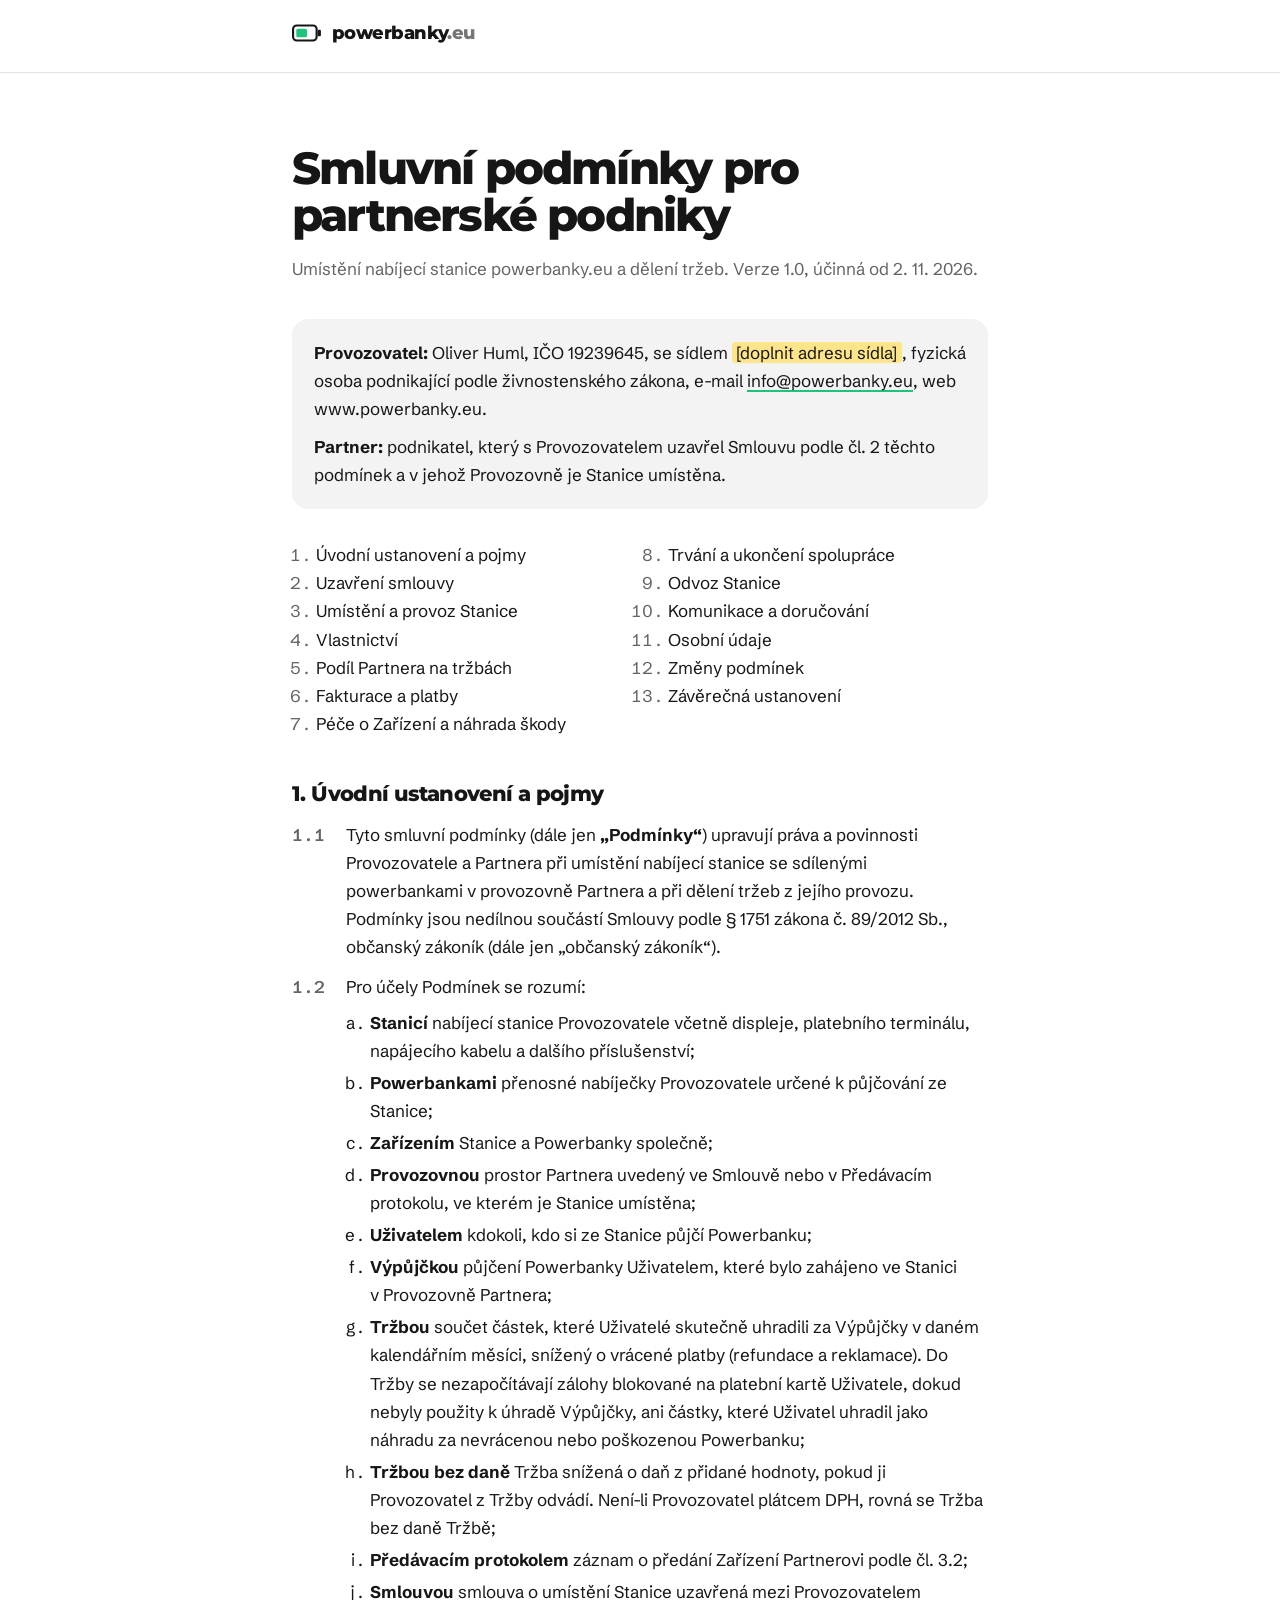
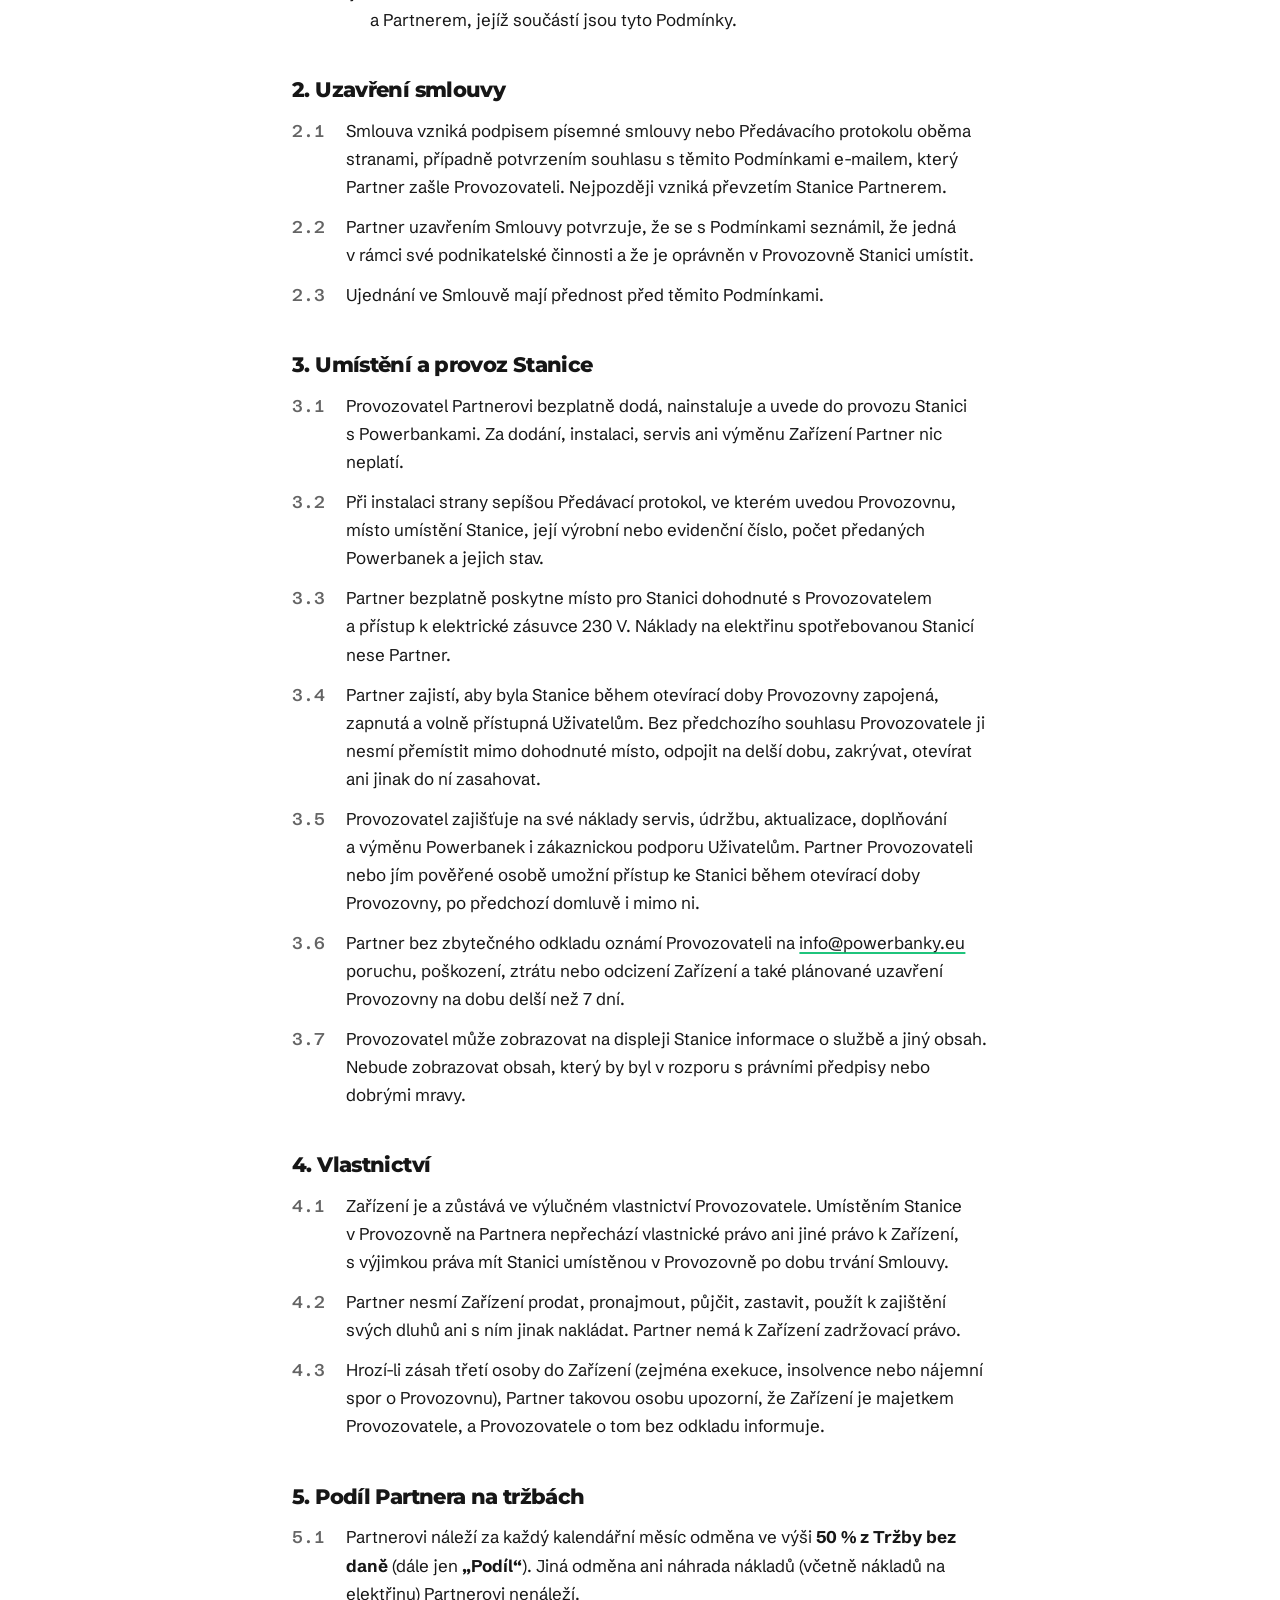
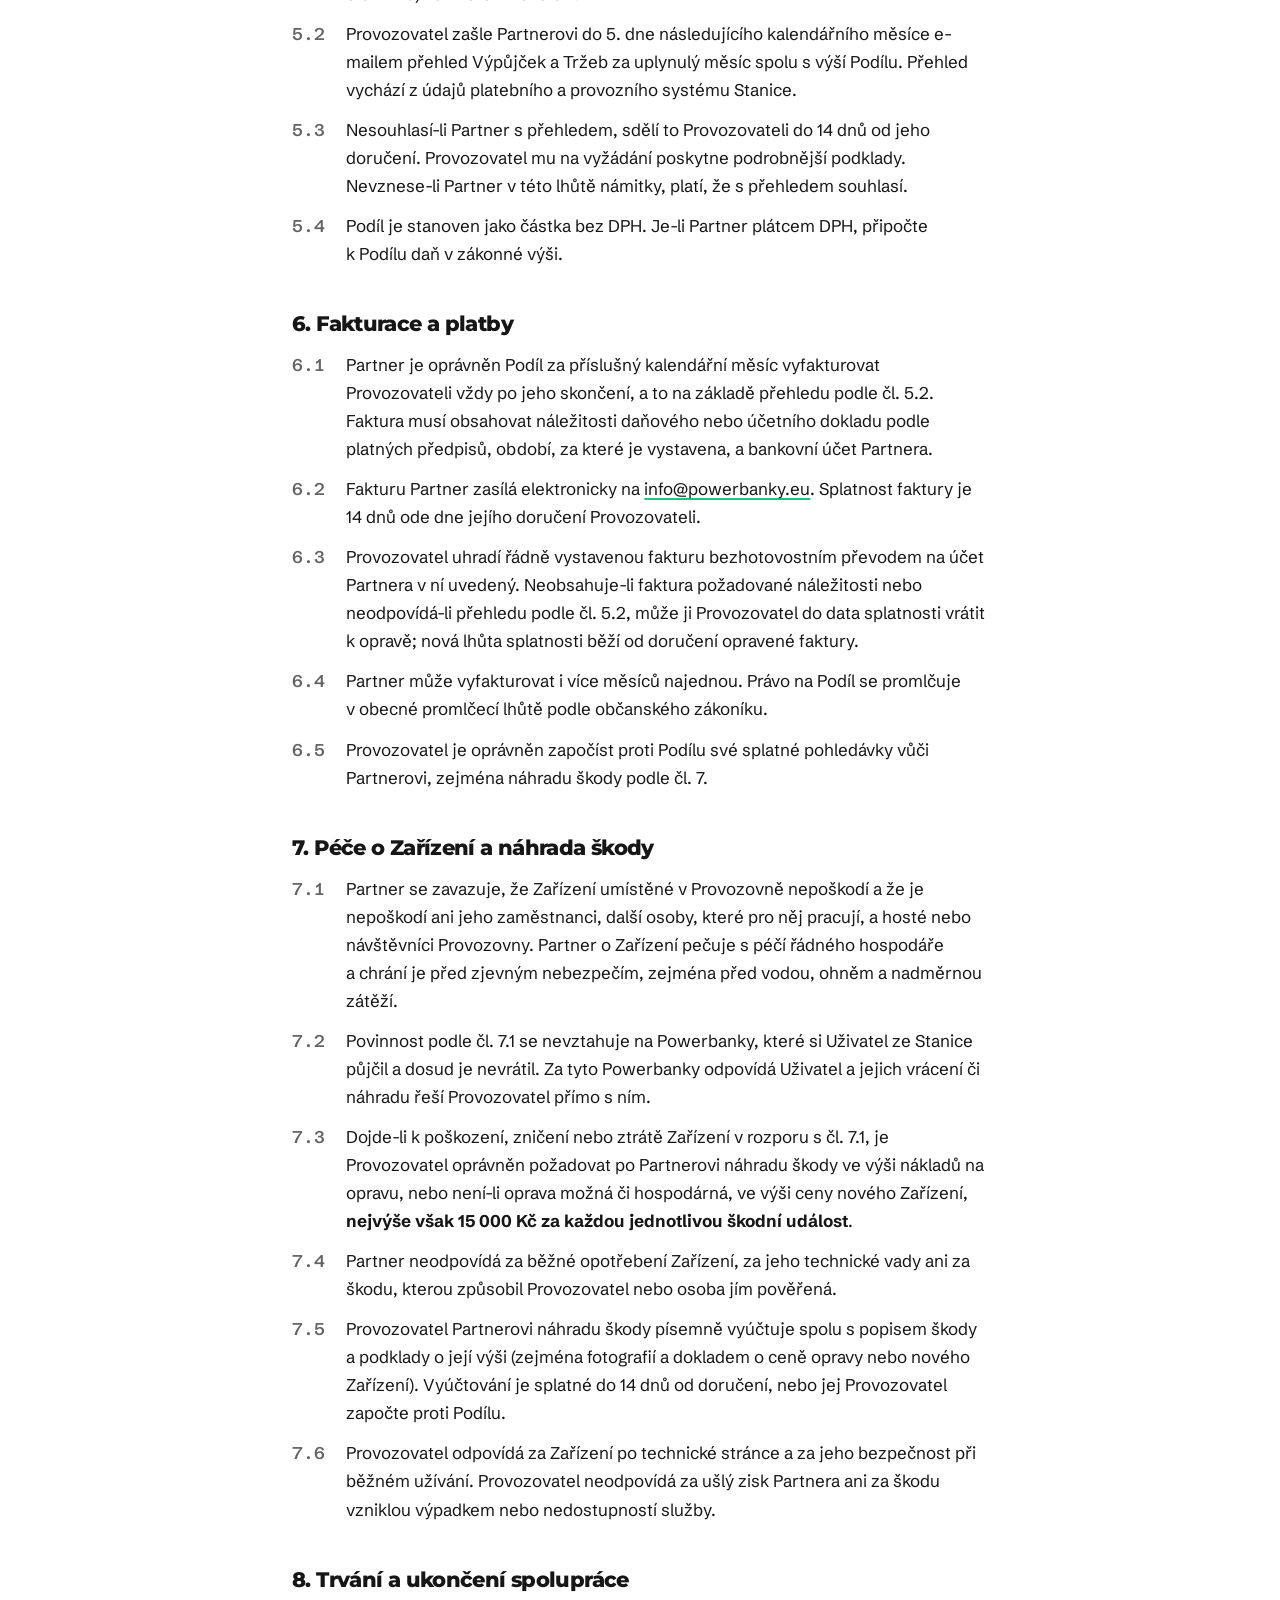
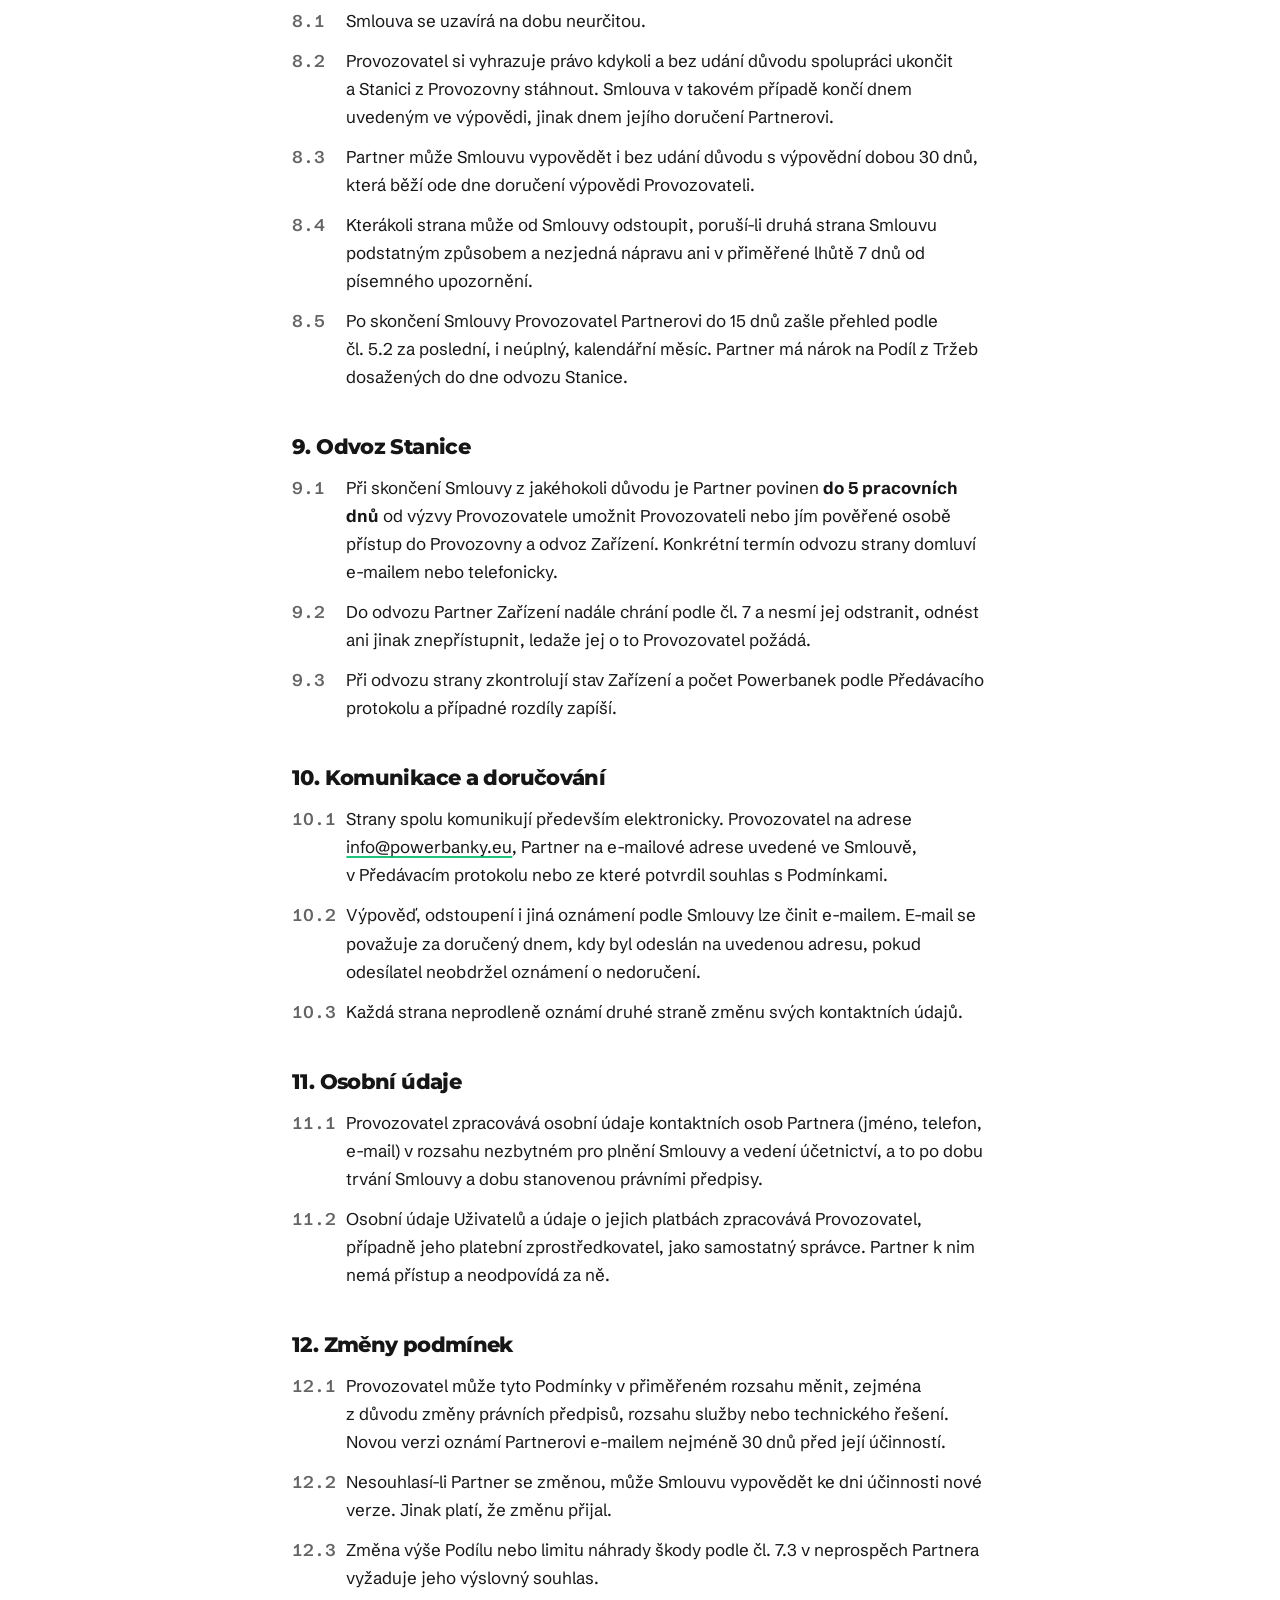
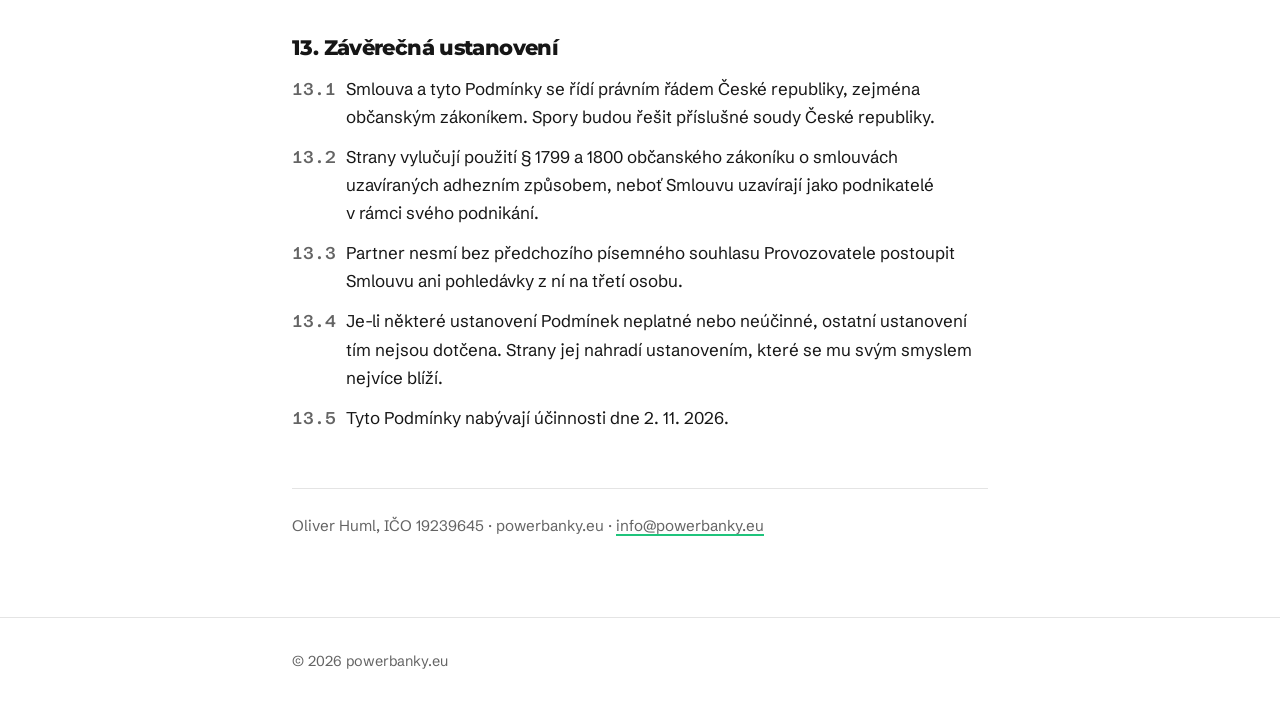
==== smluvni-podminky/index.html @ 60f6e719 "Add /smluvni-podminky: terms for partner venues (unlinked, noindex) Co-Authored-By: Claude Opus 5.5 " ====
<!doctype html>
<html lang="cs">
<head>
  <meta charset="utf-8">
  <meta name="viewport" content="width=device-width, initial-scale=1">
  <title>Smluvní podmínky pro partnerské podniky | powerbanky.eu</title>
  <meta name="robots" content="noindex, nofollow">
  <link rel="icon" href="../assets/favicon.svg" type="image/svg+xml">
  <link rel="preconnect" href="https://fonts.googleapis.com">
  <link rel="preconnect" href="https://fonts.gstatic.com" crossorigin>
  <link href="https://fonts.googleapis.com/css2?family=Montserrat:wght@700;800&family=Schibsted+Grotesk:wght@400;500;600;700&display=swap" rel="stylesheet">
  <style>
    :root { --green: #1FC47C; --ink: #161616; --muted: #646464; --line: #E4E4E4; --grey-soft: #F3F3F3; --tld: #757575; }
    *, *::before, *::after { box-sizing: border-box; }
    html { -webkit-text-size-adjust: 100%; scroll-padding-top: 16px; }
    body { margin: 0; background: #fff; color: var(--ink); font: 400 1.0625rem/1.65 "Schibsted Grotesk", system-ui, sans-serif; -webkit-font-smoothing: antialiased; }
    ::selection { background: var(--green); color: var(--ink); }
    a { color: inherit; text-decoration-color: var(--green); text-decoration-thickness: 2px; text-underline-offset: 3px; }
    :focus-visible { outline: 3px solid var(--ink); outline-offset: 3px; border-radius: 4px; }
    .wrap { max-width: 760px; margin: 0 auto; padding: 0 clamp(16px, 5vw, 32px); }
    header { padding-block: 22px; border-bottom: 1px solid var(--line); }
    .logo { display: inline-flex; align-items: center; gap: 10px; font: 800 1.15rem/1 Montserrat, sans-serif; letter-spacing: -0.03em; text-decoration: none; }
    .logo svg { width: 30px; height: 18px; flex: none; }
    .logo .tld { color: var(--tld); }
    main.wrap { padding-top: clamp(40px, 7vw, 72px); padding-bottom: 64px; }
    h1 { margin: 0; font: 800 clamp(2rem, 5vw, 2.8rem)/1.05 Montserrat, sans-serif; letter-spacing: -0.04em; text-wrap: balance; }
    .meta { margin: 16px 0 0; color: var(--muted); }
    .parties { margin: 36px 0 0; padding: 20px 22px; background: var(--grey-soft); border-radius: 16px; }
    .parties p { margin: 0; }
    .parties p + p { margin-top: 10px; }
    .todo { background: #FFE58A; padding: 0 .25em; border-radius: 3px; }
    nav.toc { margin: 32px 0 0; }
    nav.toc ol { margin: 0; padding-left: 1.4em; columns: 2; column-gap: 32px; color: var(--muted); }
    nav.toc li::marker { font-family: "Schibsted Grotesk", system-ui, sans-serif; font-variant-numeric: tabular-nums; }
    nav.toc a { text-decoration: none; color: var(--ink); }
    nav.toc a:hover { text-decoration: underline; }
    section { margin-top: 44px; }
    h2 { margin: 0 0 14px; font: 800 1.3rem/1.2 Montserrat, sans-serif; letter-spacing: -0.03em; }
    ol.clauses { margin: 0; padding: 0; list-style: none; counter-reset: c; }
    ol.clauses > li { position: relative; padding-left: 3.2em; counter-increment: c; }
    ol.clauses > li + li { margin-top: 12px; }
    ol.clauses > li::before { content: attr(data-n); position: absolute; left: 0; color: var(--muted); font-family: "Schibsted Grotesk", system-ui, sans-serif; font-weight: 600; font-variant-numeric: tabular-nums; }
    ol.alpha { margin: 8px 0 0; padding-left: 1.4em; list-style: lower-alpha; }
    ol.alpha li + li { margin-top: 4px; }
    dfn { font-style: normal; font-weight: 700; }
    .sign { margin-top: 56px; padding-top: 24px; border-top: 1px solid var(--line); color: var(--muted); font-size: .95rem; }
    footer { padding-block: 32px; border-top: 1px solid var(--line); color: var(--muted); font-size: .9rem; }
    @media (max-width: 600px) { nav.toc ol { columns: 1; } ol.clauses > li { padding-left: 2.6em; } }
    @media print {
      header, nav.toc, footer { display: none; }
      body { font-size: 10.5pt; line-height: 1.5; }
      main { padding: 0; }
      .parties { background: none; border: 1px solid #ccc; }
      section { break-inside: auto; margin-top: 20pt; }
      h2 { break-after: avoid; }
      a { text-decoration: none; }
    }
  </style>
</head>
<body>
  <header>
    <div class="wrap">
      <a class="logo" href="/" aria-label="powerbanky.eu – úvod">
        <svg viewBox="0 0 28 16" aria-hidden="true"><rect x="1" y="1" width="22" height="14" rx="3.5" fill="none" stroke="currentColor" stroke-width="2"/><rect x="24" y="5" width="3" height="6" rx="1.2" fill="currentColor"/><rect x="4" y="4" width="10" height="8" rx="1.5" fill="#1FC47C"/></svg>
        <span>powerbanky<span class="tld">.eu</span></span>
      </a>
    </div>
  </header>

  <main class="wrap">
    <h1>Smluvní podmínky pro partnerské podniky</h1>
    <p class="meta">Umístění nabíjecí stanice powerbanky.eu a&nbsp;dělení tržeb. Verze 1.0, účinná od 2.&nbsp;11.&nbsp;2026.</p>

    <div class="parties">
      <p><strong>Provozovatel:</strong> Oliver Huml, IČO 19239645, se sídlem <span class="todo">[doplnit adresu sídla]</span>, fyzická osoba podnikající podle živnostenského zákona, e-mail <a href="mailto:info@powerbanky.eu">info@powerbanky.eu</a>, web www.powerbanky.eu.</p>
      <p><strong>Partner:</strong> podnikatel, který s&nbsp;Provozovatelem uzavřel Smlouvu podle čl.&nbsp;2 těchto podmínek a&nbsp;v&nbsp;jehož Provozovně je Stanice umístěna.</p>
    </div>

    <nav class="toc" aria-label="Obsah">
      <ol>
        <li><a href="#c1">Úvodní ustanovení a&nbsp;pojmy</a></li>
        <li><a href="#c2">Uzavření smlouvy</a></li>
        <li><a href="#c3">Umístění a&nbsp;provoz Stanice</a></li>
        <li><a href="#c4">Vlastnictví</a></li>
        <li><a href="#c5">Podíl Partnera na tržbách</a></li>
        <li><a href="#c6">Fakturace a&nbsp;platby</a></li>
        <li><a href="#c7">Péče o&nbsp;Zařízení a&nbsp;náhrada škody</a></li>
        <li><a href="#c8">Trvání a&nbsp;ukončení spolupráce</a></li>
        <li><a href="#c9">Odvoz Stanice</a></li>
        <li><a href="#c10">Komunikace a&nbsp;doručování</a></li>
        <li><a href="#c11">Osobní údaje</a></li>
        <li><a href="#c12">Změny podmínek</a></li>
        <li><a href="#c13">Závěrečná ustanovení</a></li>
      </ol>
    </nav>

    <section id="c1">
      <h2>1. Úvodní ustanovení a&nbsp;pojmy</h2>
      <ol class="clauses">
        <li data-n="1.1">Tyto smluvní podmínky (dále jen <dfn>„Podmínky“</dfn>) upravují práva a&nbsp;povinnosti Provozovatele a&nbsp;Partnera při umístění nabíjecí stanice se sdílenými powerbankami v&nbsp;provozovně Partnera a&nbsp;při dělení tržeb z&nbsp;jejího provozu. Podmínky jsou nedílnou součástí Smlouvy podle § 1751 zákona č.&nbsp;89/2012 Sb., občanský zákoník (dále jen „občanský zákoník“).</li>
        <li data-n="1.2">Pro účely Podmínek se rozumí:
          <ol class="alpha">
            <li><dfn>Stanicí</dfn> nabíjecí stanice Provozovatele včetně displeje, platebního terminálu, napájecího kabelu a&nbsp;dalšího příslušenství;</li>
            <li><dfn>Powerbankami</dfn> přenosné nabíječky Provozovatele určené k&nbsp;půjčování ze Stanice;</li>
            <li><dfn>Zařízením</dfn> Stanice a&nbsp;Powerbanky společně;</li>
            <li><dfn>Provozovnou</dfn> prostor Partnera uvedený ve Smlouvě nebo v&nbsp;Předávacím protokolu, ve kterém je Stanice umístěna;</li>
            <li><dfn>Uživatelem</dfn> kdokoli, kdo si ze Stanice půjčí Powerbanku;</li>
            <li><dfn>Výpůjčkou</dfn> půjčení Powerbanky Uživatelem, které bylo zahájeno ve Stanici v&nbsp;Provozovně Partnera;</li>
            <li><dfn>Tržbou</dfn> součet částek, které Uživatelé skutečně uhradili za Výpůjčky v&nbsp;daném kalendářním měsíci, snížený o&nbsp;vrácené platby (refundace a&nbsp;reklamace). Do Tržby se nezapočítávají zálohy blokované na platební kartě Uživatele, dokud nebyly použity k&nbsp;úhradě Výpůjčky, ani částky, které Uživatel uhradil jako náhradu za nevrácenou nebo poškozenou Powerbanku;</li>
            <li><dfn>Tržbou bez daně</dfn> Tržba snížená o&nbsp;daň z&nbsp;přidané hodnoty, pokud ji Provozovatel z&nbsp;Tržby odvádí. Není-li Provozovatel plátcem DPH, rovná se Tržba bez daně Tržbě;</li>
            <li><dfn>Předávacím protokolem</dfn> záznam o&nbsp;předání Zařízení Partnerovi podle čl.&nbsp;3.2;</li>
            <li><dfn>Smlouvou</dfn> smlouva o&nbsp;umístění Stanice uzavřená mezi Provozovatelem a&nbsp;Partnerem, jejíž součástí jsou tyto Podmínky.</li>
          </ol>
        </li>
      </ol>
    </section>

    <section id="c2">
      <h2>2. Uzavření smlouvy</h2>
      <ol class="clauses">
        <li data-n="2.1">Smlouva vzniká podpisem písemné smlouvy nebo Předávacího protokolu oběma stranami, případně potvrzením souhlasu s&nbsp;těmito Podmínkami e-mailem, který Partner zašle Provozovateli. Nejpozději vzniká převzetím Stanice Partnerem.</li>
        <li data-n="2.2">Partner uzavřením Smlouvy potvrzuje, že se s&nbsp;Podmínkami seznámil, že jedná v&nbsp;rámci své podnikatelské činnosti a&nbsp;že je oprávněn v&nbsp;Provozovně Stanici umístit.</li>
        <li data-n="2.3">Ujednání ve Smlouvě mají přednost před těmito Podmínkami.</li>
      </ol>
    </section>

    <section id="c3">
      <h2>3. Umístění a&nbsp;provoz Stanice</h2>
      <ol class="clauses">
        <li data-n="3.1">Provozovatel Partnerovi bezplatně dodá, nainstaluje a&nbsp;uvede do provozu Stanici s&nbsp;Powerbankami. Za dodání, instalaci, servis ani výměnu Zařízení Partner nic neplatí.</li>
        <li data-n="3.2">Při instalaci strany sepíšou Předávací protokol, ve kterém uvedou Provozovnu, místo umístění Stanice, její výrobní nebo evidenční číslo, počet předaných Powerbanek a&nbsp;jejich stav.</li>
        <li data-n="3.3">Partner bezplatně poskytne místo pro Stanici dohodnuté s&nbsp;Provozovatelem a&nbsp;přístup k&nbsp;elektrické zásuvce 230&nbsp;V. Náklady na elektřinu spotřebovanou Stanicí nese Partner.</li>
        <li data-n="3.4">Partner zajistí, aby byla Stanice během otevírací doby Provozovny zapojená, zapnutá a&nbsp;volně přístupná Uživatelům. Bez předchozího souhlasu Provozovatele ji nesmí přemístit mimo dohodnuté místo, odpojit na delší dobu, zakrývat, otevírat ani jinak do ní zasahovat.</li>
        <li data-n="3.5">Provozovatel zajišťuje na své náklady servis, údržbu, aktualizace, doplňování a&nbsp;výměnu Powerbanek i&nbsp;zákaznickou podporu Uživatelům. Partner Provozovateli nebo jím pověřené osobě umožní přístup ke Stanici během otevírací doby Provozovny, po předchozí domluvě i&nbsp;mimo ni.</li>
        <li data-n="3.6">Partner bez zbytečného odkladu oznámí Provozovateli na <a href="mailto:info@powerbanky.eu">info@powerbanky.eu</a> poruchu, poškození, ztrátu nebo odcizení Zařízení a&nbsp;také plánované uzavření Provozovny na dobu delší než 7 dní.</li>
        <li data-n="3.7">Provozovatel může zobrazovat na displeji Stanice informace o&nbsp;službě a&nbsp;jiný obsah. Nebude zobrazovat obsah, který by byl v&nbsp;rozporu s&nbsp;právními předpisy nebo dobrými mravy.</li>
      </ol>
    </section>

    <section id="c4">
      <h2>4. Vlastnictví</h2>
      <ol class="clauses">
        <li data-n="4.1">Zařízení je a&nbsp;zůstává ve výlučném vlastnictví Provozovatele. Umístěním Stanice v&nbsp;Provozovně na Partnera nepřechází vlastnické právo ani jiné právo k&nbsp;Zařízení, s&nbsp;výjimkou práva mít Stanici umístěnou v&nbsp;Provozovně po dobu trvání Smlouvy.</li>
        <li data-n="4.2">Partner nesmí Zařízení prodat, pronajmout, půjčit, zastavit, použít k&nbsp;zajištění svých dluhů ani s&nbsp;ním jinak nakládat. Partner nemá k&nbsp;Zařízení zadržovací právo.</li>
        <li data-n="4.3">Hrozí-li zásah třetí osoby do Zařízení (zejména exekuce, insolvence nebo nájemní spor o&nbsp;Provozovnu), Partner takovou osobu upozorní, že Zařízení je majetkem Provozovatele, a&nbsp;Provozovatele o&nbsp;tom bez odkladu informuje.</li>
      </ol>
    </section>

    <section id="c5">
      <h2>5. Podíl Partnera na tržbách</h2>
      <ol class="clauses">
        <li data-n="5.1">Partnerovi náleží za každý kalendářní měsíc odměna ve výši <strong>50&nbsp;% z&nbsp;Tržby bez daně</strong> (dále jen <dfn>„Podíl“</dfn>). Jiná odměna ani náhrada nákladů (včetně nákladů na elektřinu) Partnerovi nenáleží.</li>
        <li data-n="5.2">Provozovatel zašle Partnerovi do 5. dne následujícího kalendářního měsíce e-mailem přehled Výpůjček a&nbsp;Tržeb za uplynulý měsíc spolu s&nbsp;výší Podílu. Přehled vychází z&nbsp;údajů platebního a&nbsp;provozního systému Stanice.</li>
        <li data-n="5.3">Nesouhlasí-li Partner s&nbsp;přehledem, sdělí to Provozovateli do 14 dnů od jeho doručení. Provozovatel mu na vyžádání poskytne podrobnější podklady. Nevznese-li Partner v&nbsp;této lhůtě námitky, platí, že s&nbsp;přehledem souhlasí.</li>
        <li data-n="5.4">Podíl je stanoven jako částka bez DPH. Je-li Partner plátcem DPH, připočte k&nbsp;Podílu daň v&nbsp;zákonné výši.</li>
      </ol>
    </section>

    <section id="c6">
      <h2>6. Fakturace a&nbsp;platby</h2>
      <ol class="clauses">
        <li data-n="6.1">Partner je oprávněn Podíl za příslušný kalendářní měsíc vyfakturovat Provozovateli vždy po jeho skončení, a&nbsp;to na základě přehledu podle čl.&nbsp;5.2. Faktura musí obsahovat náležitosti daňového nebo účetního dokladu podle platných předpisů, období, za které je vystavena, a&nbsp;bankovní účet Partnera.</li>
        <li data-n="6.2">Fakturu Partner zasílá elektronicky na <a href="mailto:info@powerbanky.eu">info@powerbanky.eu</a>. Splatnost faktury je 14 dnů ode dne jejího doručení Provozovateli.</li>
        <li data-n="6.3">Provozovatel uhradí řádně vystavenou fakturu bezhotovostním převodem na účet Partnera v&nbsp;ní uvedený. Neobsahuje-li faktura požadované náležitosti nebo neodpovídá-li přehledu podle čl.&nbsp;5.2, může ji Provozovatel do data splatnosti vrátit k&nbsp;opravě; nová lhůta splatnosti běží od doručení opravené faktury.</li>
        <li data-n="6.4">Partner může vyfakturovat i&nbsp;více měsíců najednou. Právo na Podíl se promlčuje v&nbsp;obecné promlčecí lhůtě podle občanského zákoníku.</li>
        <li data-n="6.5">Provozovatel je oprávněn započíst proti Podílu své splatné pohledávky vůči Partnerovi, zejména náhradu škody podle čl.&nbsp;7.</li>
      </ol>
    </section>

    <section id="c7">
      <h2>7. Péče o&nbsp;Zařízení a&nbsp;náhrada škody</h2>
      <ol class="clauses">
        <li data-n="7.1">Partner se zavazuje, že Zařízení umístěné v&nbsp;Provozovně nepoškodí a&nbsp;že je nepoškodí ani jeho zaměstnanci, další osoby, které pro něj pracují, a&nbsp;hosté nebo návštěvníci Provozovny. Partner o&nbsp;Zařízení pečuje s&nbsp;péčí řádného hospodáře a&nbsp;chrání je před zjevným nebezpečím, zejména před vodou, ohněm a&nbsp;nadměrnou zátěží.</li>
        <li data-n="7.2">Povinnost podle čl.&nbsp;7.1 se nevztahuje na Powerbanky, které si Uživatel ze Stanice půjčil a&nbsp;dosud je nevrátil. Za tyto Powerbanky odpovídá Uživatel a&nbsp;jejich vrácení či náhradu řeší Provozovatel přímo s&nbsp;ním.</li>
        <li data-n="7.3">Dojde-li k&nbsp;poškození, zničení nebo ztrátě Zařízení v&nbsp;rozporu s&nbsp;čl.&nbsp;7.1, je Provozovatel oprávněn požadovat po Partnerovi náhradu škody ve výši nákladů na opravu, nebo není-li oprava možná či hospodárná, ve výši ceny nového Zařízení, <strong>nejvýše však 15&nbsp;000&nbsp;Kč za každou jednotlivou škodní událost</strong>.</li>
        <li data-n="7.4">Partner neodpovídá za běžné opotřebení Zařízení, za jeho technické vady ani za škodu, kterou způsobil Provozovatel nebo osoba jím pověřená.</li>
        <li data-n="7.5">Provozovatel Partnerovi náhradu škody písemně vyúčtuje spolu s&nbsp;popisem škody a&nbsp;podklady o&nbsp;její výši (zejména fotografií a&nbsp;dokladem o&nbsp;ceně opravy nebo nového Zařízení). Vyúčtování je splatné do 14 dnů od doručení, nebo jej Provozovatel započte proti Podílu.</li>
        <li data-n="7.6">Provozovatel odpovídá za Zařízení po technické stránce a&nbsp;za jeho bezpečnost při běžném užívání. Provozovatel neodpovídá za ušlý zisk Partnera ani za škodu vzniklou výpadkem nebo nedostupností služby.</li>
      </ol>
    </section>

    <section id="c8">
      <h2>8. Trvání a&nbsp;ukončení spolupráce</h2>
      <ol class="clauses">
        <li data-n="8.1">Smlouva se uzavírá na dobu neurčitou.</li>
        <li data-n="8.2">Provozovatel si vyhrazuje právo kdykoli a&nbsp;bez udání důvodu spolupráci ukončit a&nbsp;Stanici z&nbsp;Provozovny stáhnout. Smlouva v&nbsp;takovém případě končí dnem uvedeným ve výpovědi, jinak dnem jejího doručení Partnerovi.</li>
        <li data-n="8.3">Partner může Smlouvu vypovědět i&nbsp;bez udání důvodu s&nbsp;výpovědní dobou 30 dnů, která běží ode dne doručení výpovědi Provozovateli.</li>
        <li data-n="8.4">Kterákoli strana může od Smlouvy odstoupit, poruší-li druhá strana Smlouvu podstatným způsobem a&nbsp;nezjedná nápravu ani v&nbsp;přiměřené lhůtě 7 dnů od písemného upozornění.</li>
        <li data-n="8.5">Po skončení Smlouvy Provozovatel Partnerovi do 15 dnů zašle přehled podle čl.&nbsp;5.2 za poslední, i&nbsp;neúplný, kalendářní měsíc. Partner má nárok na Podíl z&nbsp;Tržeb dosažených do dne odvozu Stanice.</li>
      </ol>
    </section>

    <section id="c9">
      <h2>9. Odvoz Stanice</h2>
      <ol class="clauses">
        <li data-n="9.1">Při skončení Smlouvy z&nbsp;jakéhokoli důvodu je Partner povinen <strong>do 5 pracovních dnů</strong> od výzvy Provozovatele umožnit Provozovateli nebo jím pověřené osobě přístup do Provozovny a&nbsp;odvoz Zařízení. Konkrétní termín odvozu strany domluví e-mailem nebo telefonicky.</li>
        <li data-n="9.2">Do odvozu Partner Zařízení nadále chrání podle čl.&nbsp;7 a&nbsp;nesmí jej odstranit, odnést ani jinak znepřístupnit, ledaže jej o&nbsp;to Provozovatel požádá.</li>
        <li data-n="9.3">Při odvozu strany zkontrolují stav Zařízení a&nbsp;počet Powerbanek podle Předávacího protokolu a&nbsp;případné rozdíly zapíší.</li>
      </ol>
    </section>

    <section id="c10">
      <h2>10. Komunikace a&nbsp;doručování</h2>
      <ol class="clauses">
        <li data-n="10.1">Strany spolu komunikují především elektronicky. Provozovatel na adrese <a href="mailto:info@powerbanky.eu">info@powerbanky.eu</a>, Partner na e-mailové adrese uvedené ve Smlouvě, v&nbsp;Předávacím protokolu nebo ze které potvrdil souhlas s&nbsp;Podmínkami.</li>
        <li data-n="10.2">Výpověď, odstoupení i&nbsp;jiná oznámení podle Smlouvy lze činit e-mailem. E-mail se považuje za doručený dnem, kdy byl odeslán na uvedenou adresu, pokud odesílatel neobdržel oznámení o&nbsp;nedoručení.</li>
        <li data-n="10.3">Každá strana neprodleně oznámí druhé straně změnu svých kontaktních údajů.</li>
      </ol>
    </section>

    <section id="c11">
      <h2>11. Osobní údaje</h2>
      <ol class="clauses">
        <li data-n="11.1">Provozovatel zpracovává osobní údaje kontaktních osob Partnera (jméno, telefon, e-mail) v&nbsp;rozsahu nezbytném pro plnění Smlouvy a&nbsp;vedení účetnictví, a&nbsp;to po dobu trvání Smlouvy a&nbsp;dobu stanovenou právními předpisy.</li>
        <li data-n="11.2">Osobní údaje Uživatelů a&nbsp;údaje o&nbsp;jejich platbách zpracovává Provozovatel, případně jeho platební zprostředkovatel, jako samostatný správce. Partner k&nbsp;nim nemá přístup a&nbsp;neodpovídá za ně.</li>
      </ol>
    </section>

    <section id="c12">
      <h2>12. Změny podmínek</h2>
      <ol class="clauses">
        <li data-n="12.1">Provozovatel může tyto Podmínky v&nbsp;přiměřeném rozsahu měnit, zejména z&nbsp;důvodu změny právních předpisů, rozsahu služby nebo technického řešení. Novou verzi oznámí Partnerovi e-mailem nejméně 30 dnů před její účinností.</li>
        <li data-n="12.2">Nesouhlasí-li Partner se změnou, může Smlouvu vypovědět ke dni účinnosti nové verze. Jinak platí, že změnu přijal.</li>
        <li data-n="12.3">Změna výše Podílu nebo limitu náhrady škody podle čl.&nbsp;7.3 v&nbsp;neprospěch Partnera vyžaduje jeho výslovný souhlas.</li>
      </ol>
    </section>

    <section id="c13">
      <h2>13. Závěrečná ustanovení</h2>
      <ol class="clauses">
        <li data-n="13.1">Smlouva a&nbsp;tyto Podmínky se řídí právním řádem České republiky, zejména občanským zákoníkem. Spory budou řešit příslušné soudy České republiky.</li>
        <li data-n="13.2">Strany vylučují použití § 1799 a&nbsp;1800 občanského zákoníku o&nbsp;smlouvách uzavíraných adhezním způsobem, neboť Smlouvu uzavírají jako podnikatelé v&nbsp;rámci svého podnikání.</li>
        <li data-n="13.3">Partner nesmí bez předchozího písemného souhlasu Provozovatele postoupit Smlouvu ani pohledávky z&nbsp;ní na třetí osobu.</li>
        <li data-n="13.4">Je-li některé ustanovení Podmínek neplatné nebo neúčinné, ostatní ustanovení tím nejsou dotčena. Strany jej nahradí ustanovením, které se mu svým smyslem nejvíce blíží.</li>
        <li data-n="13.5">Tyto Podmínky nabývají účinnosti dne 2.&nbsp;11.&nbsp;2026.</li>
      </ol>
    </section>

    <p class="sign">Oliver Huml, IČO 19239645 · powerbanky.eu · <a href="mailto:info@powerbanky.eu">info@powerbanky.eu</a></p>
  </main>

  <footer>
    <div class="wrap">© 2026 powerbanky.eu</div>
  </footer>
</body>
</html>
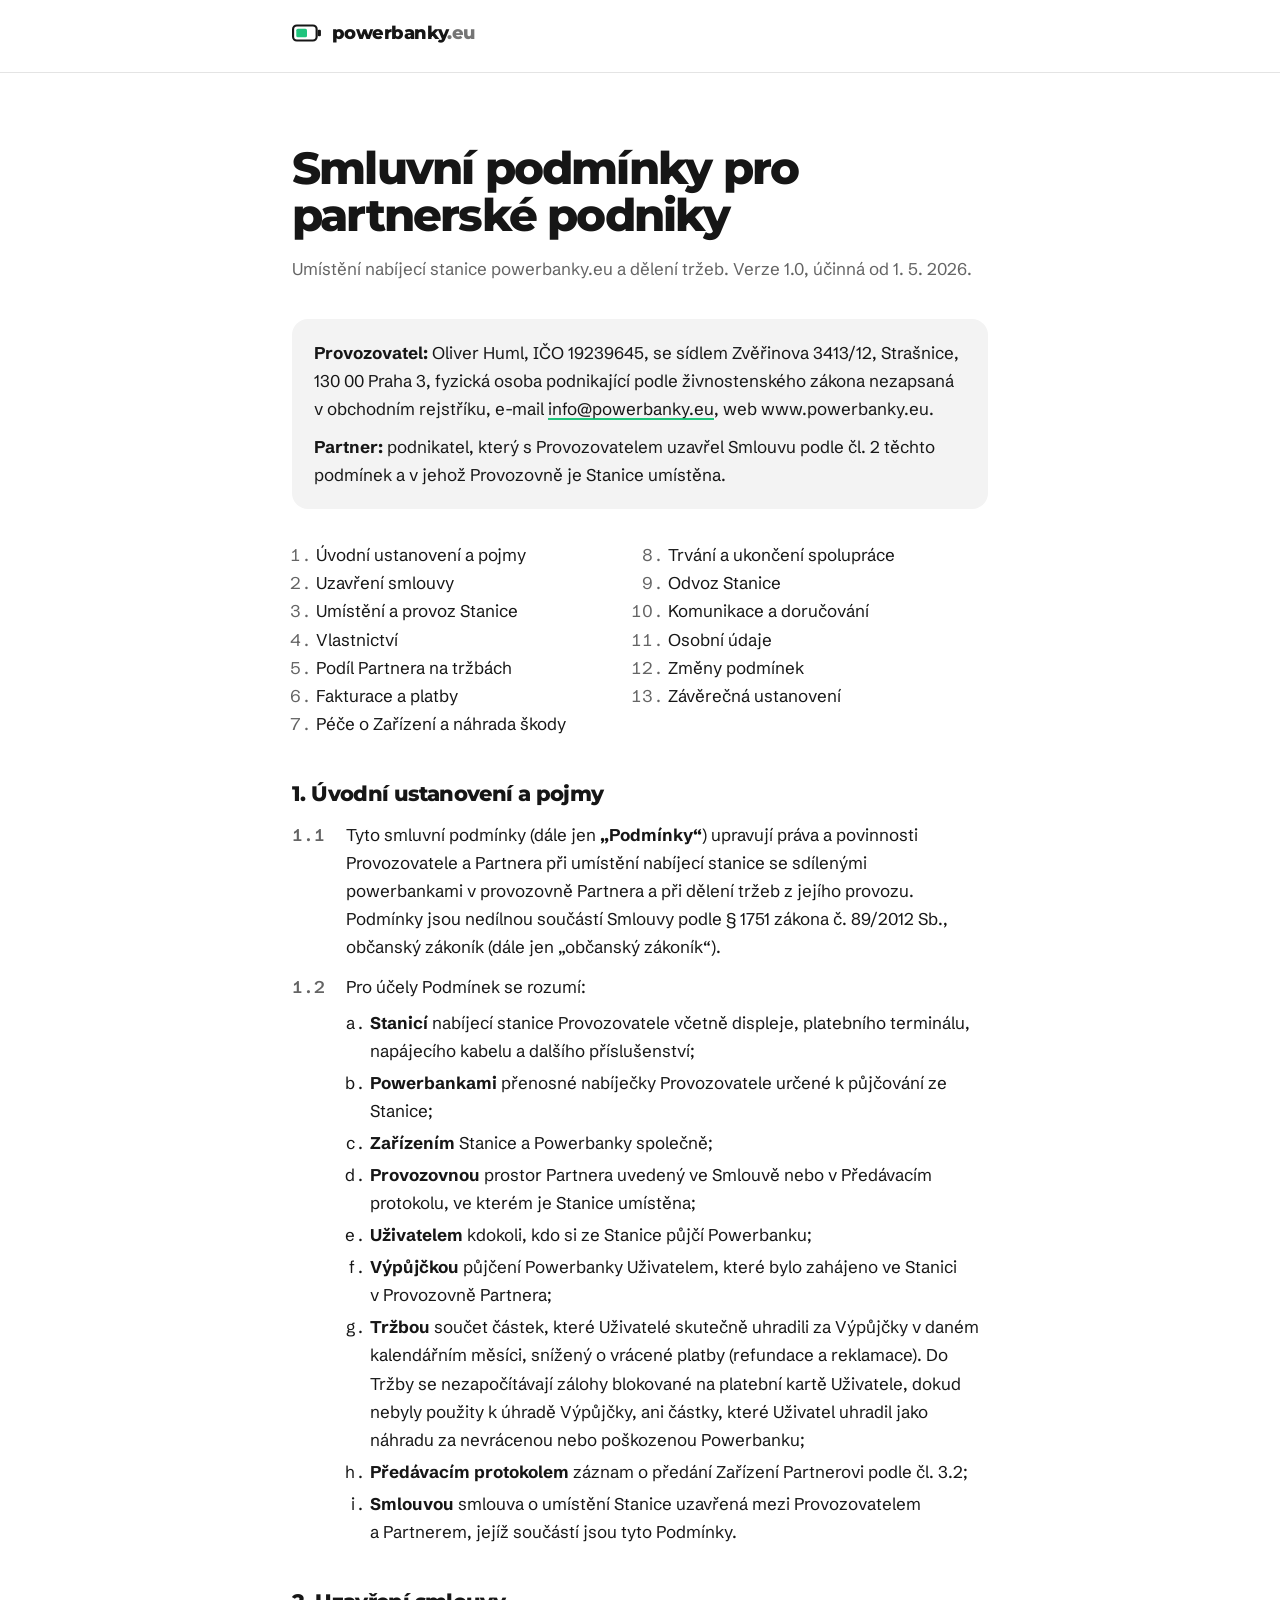
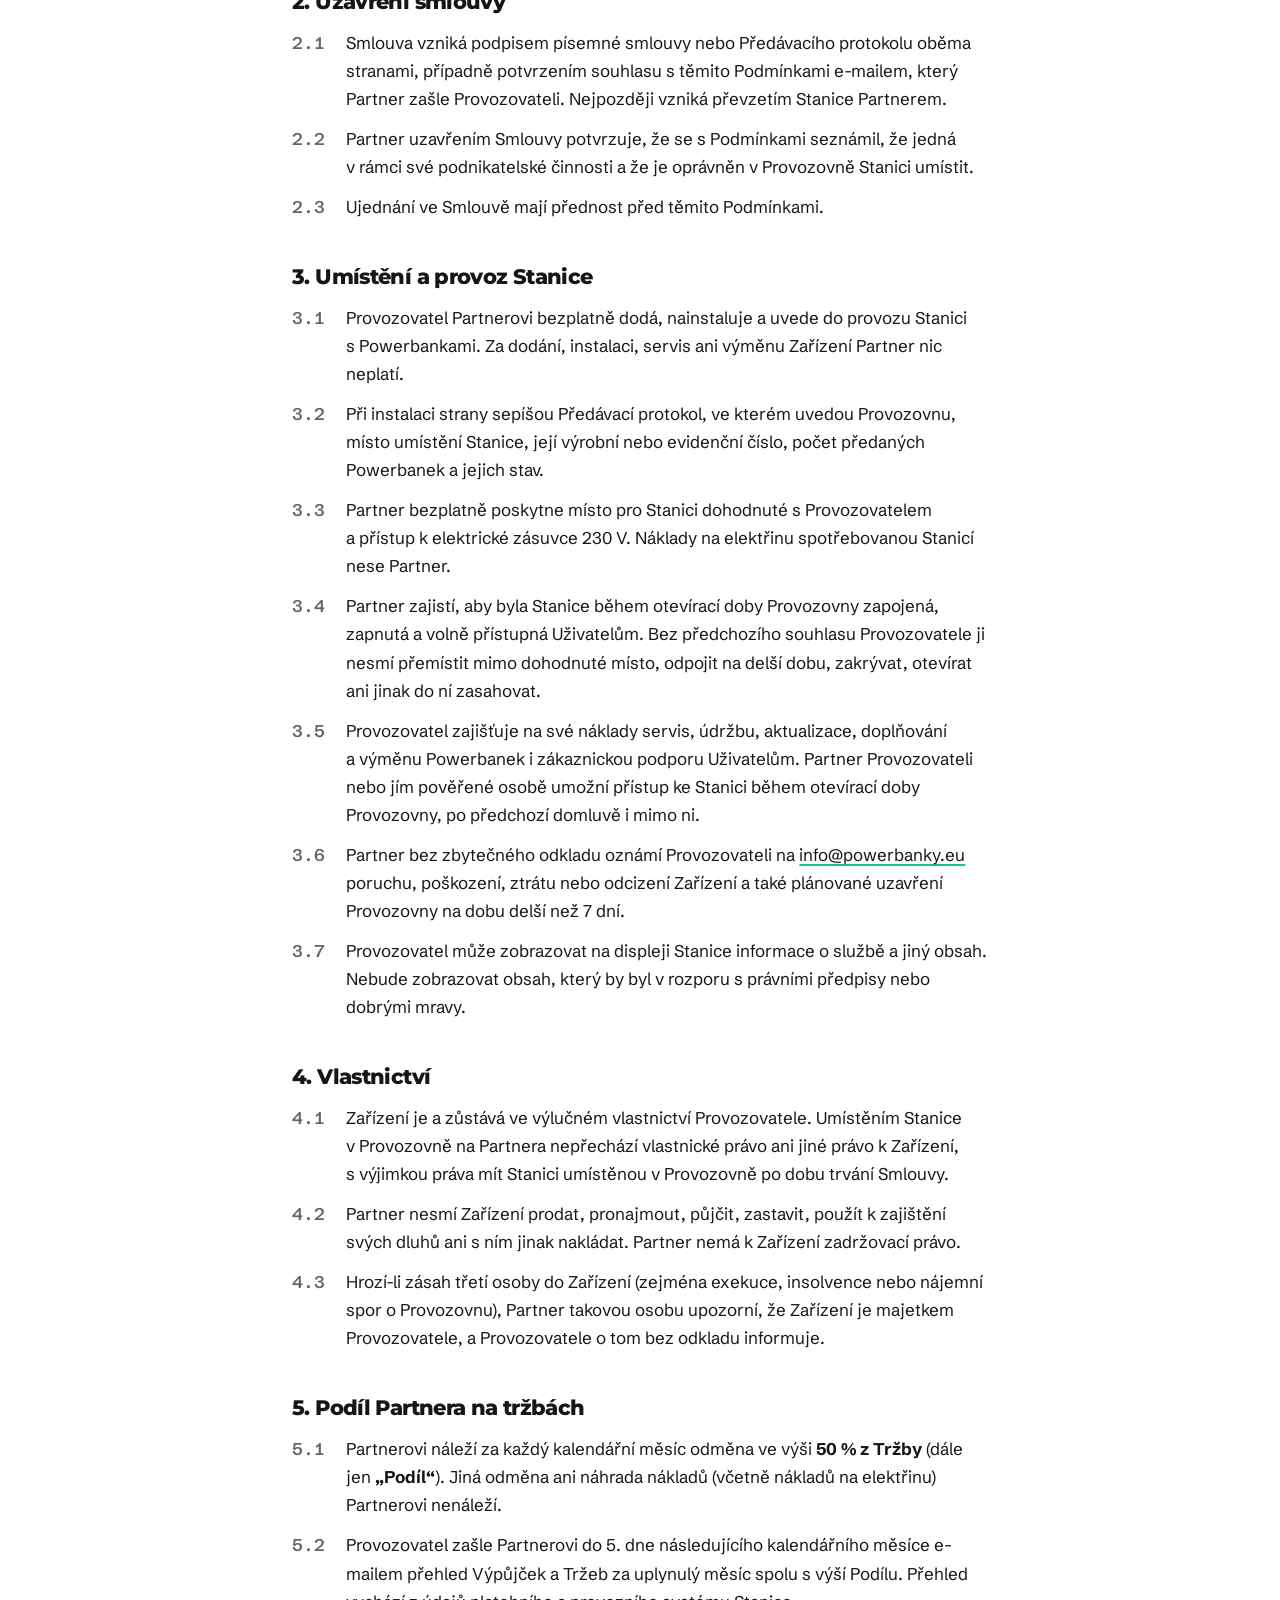
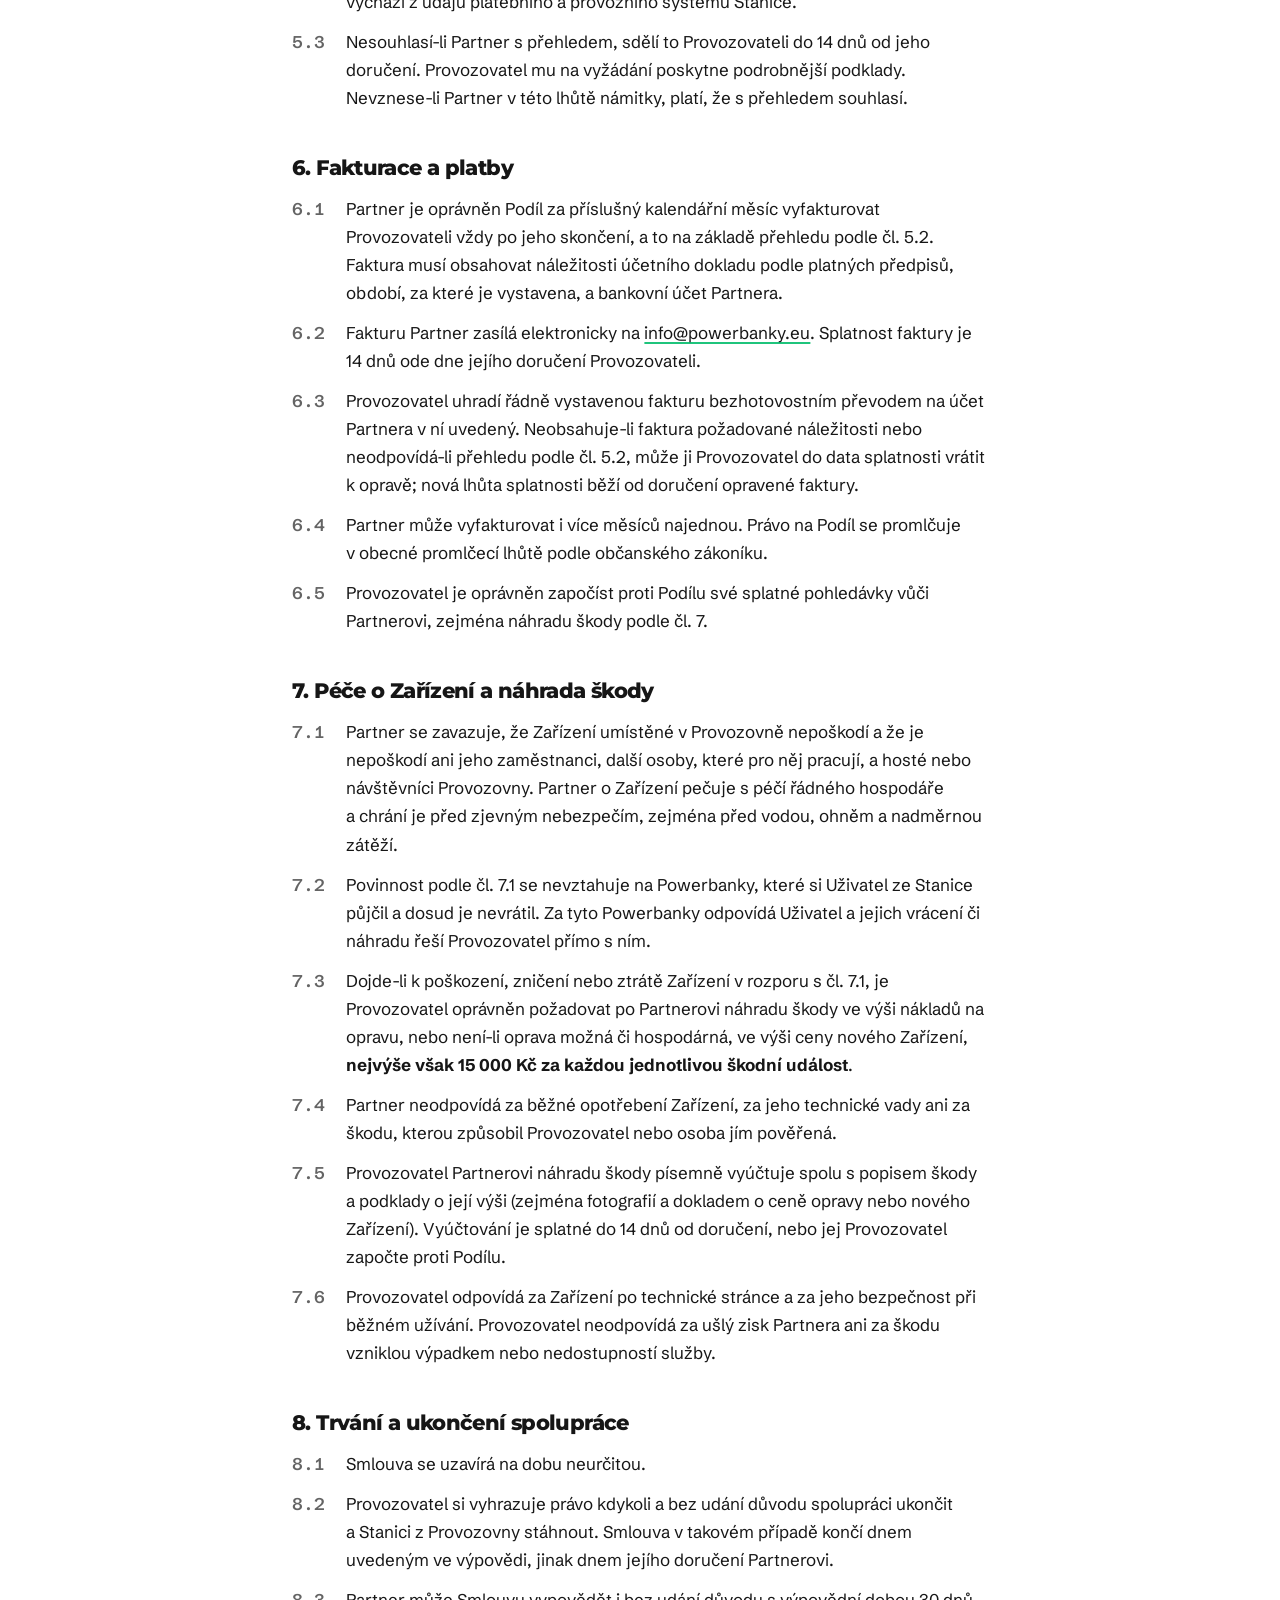
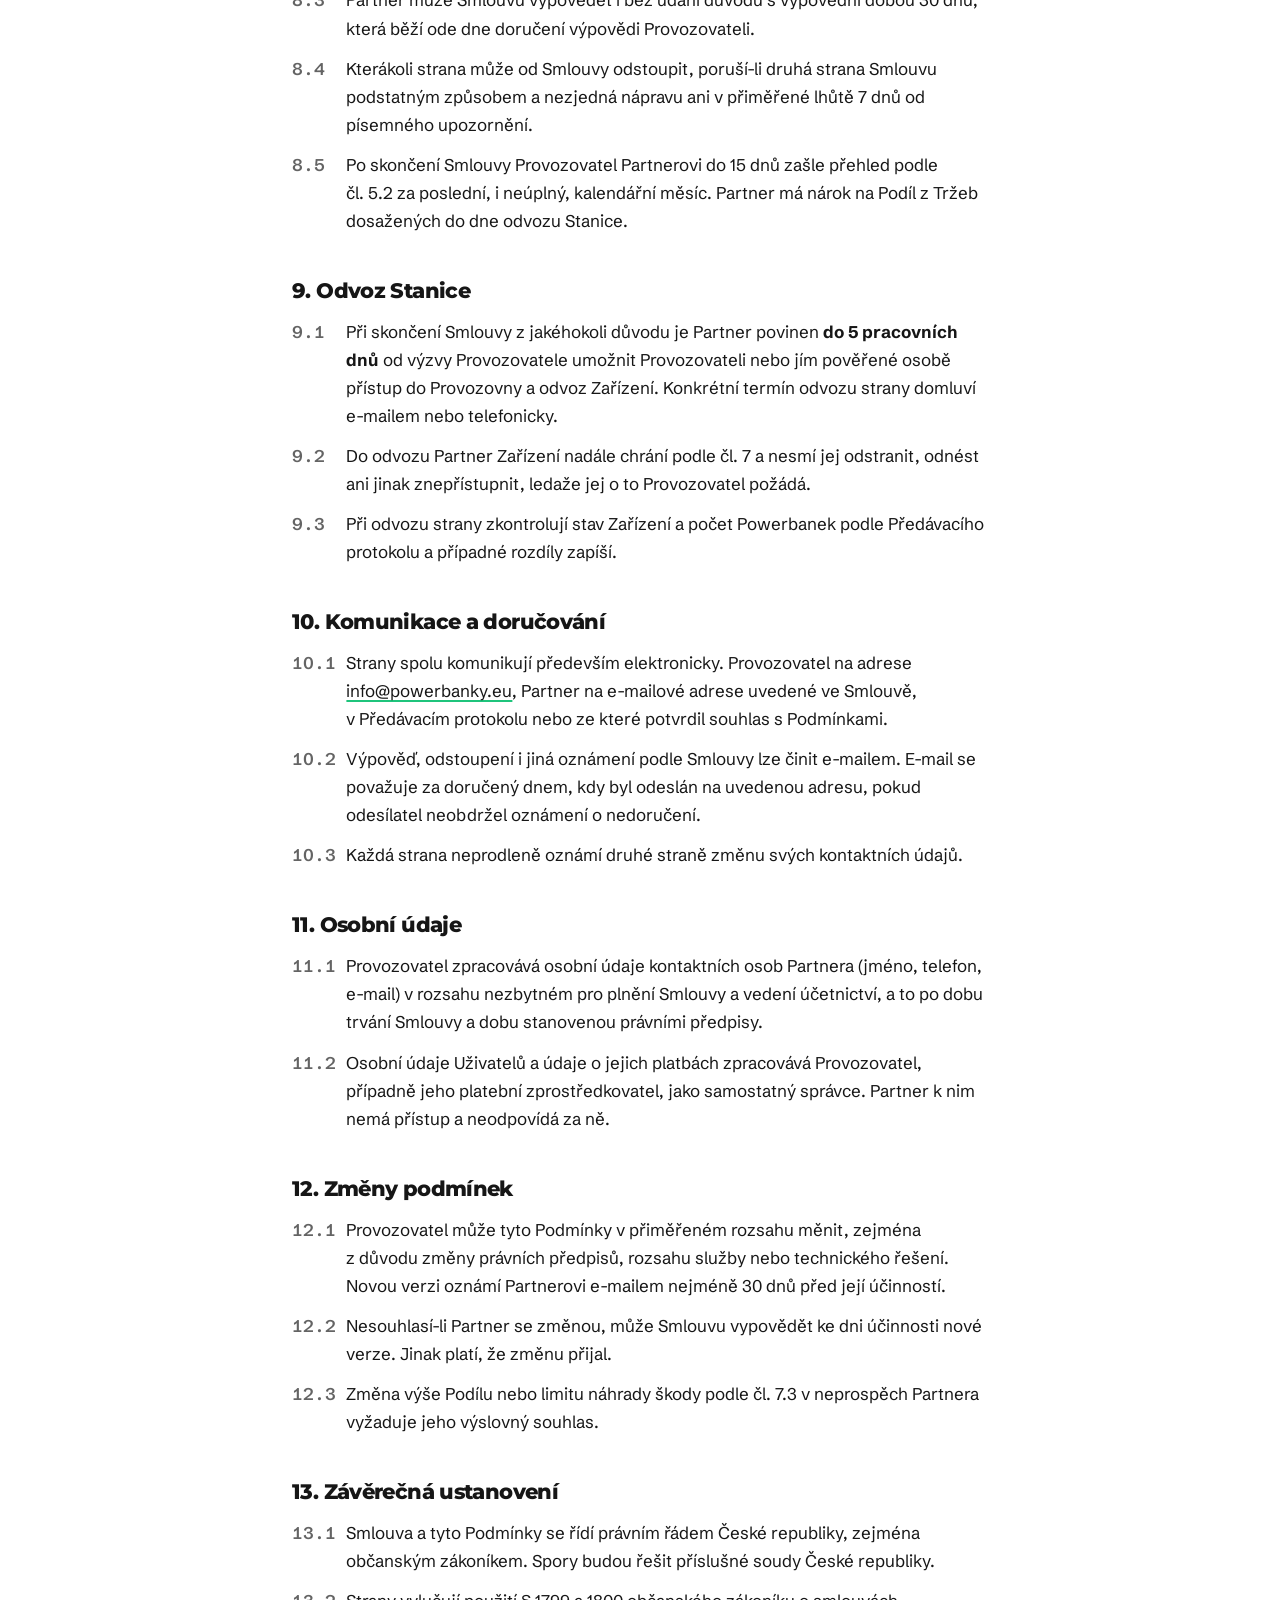
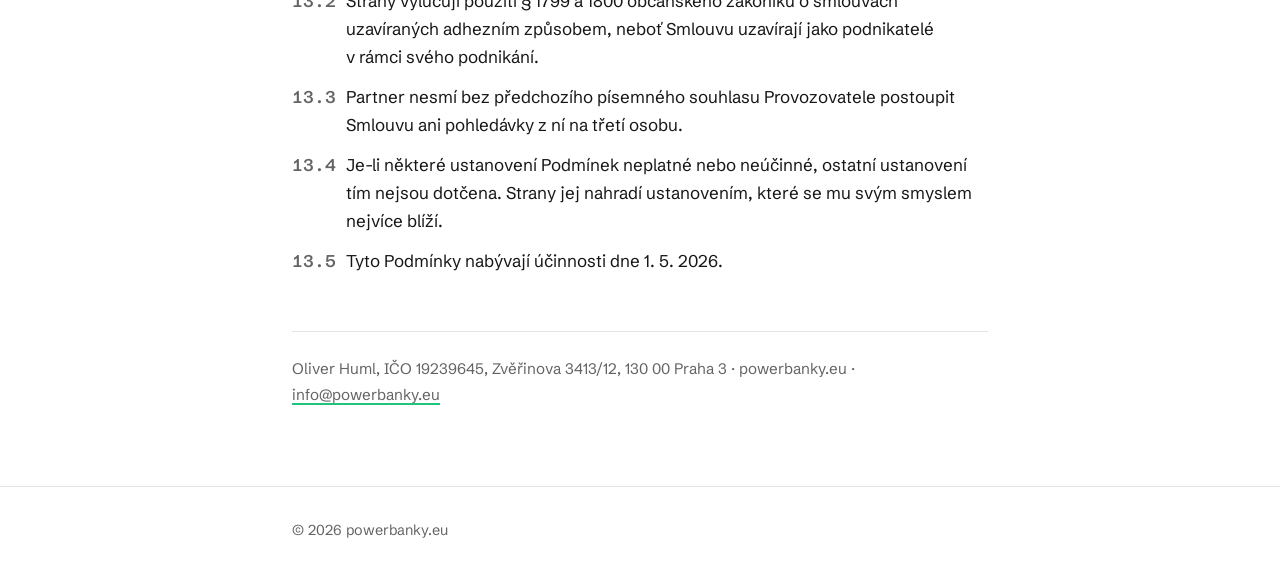
==== commit 04aa6efe: "Smluvní podmínky: registered address from ARES, no VAT wording, effective 1. 5. 2026 Co-Authored-By:" ====
--- a/smluvni-podminky/index.html
+++ b/smluvni-podminky/index.html
@@ -69,10 +69,10 @@
 
   <main class="wrap">
     <h1>Smluvní podmínky pro partnerské podniky</h1>
-    <p class="meta">Umístění nabíjecí stanice powerbanky.eu a&nbsp;dělení tržeb. Verze 1.0, účinná od 2.&nbsp;11.&nbsp;2026.</p>
+    <p class="meta">Umístění nabíjecí stanice powerbanky.eu a&nbsp;dělení tržeb. Verze 1.0, účinná od 1.&nbsp;5.&nbsp;2026.</p>
 
     <div class="parties">
-      <p><strong>Provozovatel:</strong> Oliver Huml, IČO 19239645, se sídlem <span class="todo">[doplnit adresu sídla]</span>, fyzická osoba podnikající podle živnostenského zákona, e-mail <a href="mailto:info@powerbanky.eu">info@powerbanky.eu</a>, web www.powerbanky.eu.</p>
+      <p><strong>Provozovatel:</strong> Oliver Huml, IČO 19239645, se sídlem Zvěřinova 3413/12, Strašnice, 130&nbsp;00 Praha&nbsp;3, fyzická osoba podnikající podle živnostenského zákona nezapsaná v&nbsp;obchodním rejstříku, e-mail <a href="mailto:info@powerbanky.eu">info@powerbanky.eu</a>, web www.powerbanky.eu.</p>
       <p><strong>Partner:</strong> podnikatel, který s&nbsp;Provozovatelem uzavřel Smlouvu podle čl.&nbsp;2 těchto podmínek a&nbsp;v&nbsp;jehož Provozovně je Stanice umístěna.</p>
     </div>
 
@@ -107,7 +107,6 @@
             <li><dfn>Uživatelem</dfn> kdokoli, kdo si ze Stanice půjčí Powerbanku;</li>
             <li><dfn>Výpůjčkou</dfn> půjčení Powerbanky Uživatelem, které bylo zahájeno ve Stanici v&nbsp;Provozovně Partnera;</li>
             <li><dfn>Tržbou</dfn> součet částek, které Uživatelé skutečně uhradili za Výpůjčky v&nbsp;daném kalendářním měsíci, snížený o&nbsp;vrácené platby (refundace a&nbsp;reklamace). Do Tržby se nezapočítávají zálohy blokované na platební kartě Uživatele, dokud nebyly použity k&nbsp;úhradě Výpůjčky, ani částky, které Uživatel uhradil jako náhradu za nevrácenou nebo poškozenou Powerbanku;</li>
-            <li><dfn>Tržbou bez daně</dfn> Tržba snížená o&nbsp;daň z&nbsp;přidané hodnoty, pokud ji Provozovatel z&nbsp;Tržby odvádí. Není-li Provozovatel plátcem DPH, rovná se Tržba bez daně Tržbě;</li>
             <li><dfn>Předávacím protokolem</dfn> záznam o&nbsp;předání Zařízení Partnerovi podle čl.&nbsp;3.2;</li>
             <li><dfn>Smlouvou</dfn> smlouva o&nbsp;umístění Stanice uzavřená mezi Provozovatelem a&nbsp;Partnerem, jejíž součástí jsou tyto Podmínky.</li>
           </ol>
@@ -149,17 +148,16 @@
     <section id="c5">
       <h2>5. Podíl Partnera na tržbách</h2>
       <ol class="clauses">
-        <li data-n="5.1">Partnerovi náleží za každý kalendářní měsíc odměna ve výši <strong>50&nbsp;% z&nbsp;Tržby bez daně</strong> (dále jen <dfn>„Podíl“</dfn>). Jiná odměna ani náhrada nákladů (včetně nákladů na elektřinu) Partnerovi nenáleží.</li>
+        <li data-n="5.1">Partnerovi náleží za každý kalendářní měsíc odměna ve výši <strong>50&nbsp;% z&nbsp;Tržby</strong> (dále jen <dfn>„Podíl“</dfn>). Jiná odměna ani náhrada nákladů (včetně nákladů na elektřinu) Partnerovi nenáleží.</li>
         <li data-n="5.2">Provozovatel zašle Partnerovi do 5. dne následujícího kalendářního měsíce e-mailem přehled Výpůjček a&nbsp;Tržeb za uplynulý měsíc spolu s&nbsp;výší Podílu. Přehled vychází z&nbsp;údajů platebního a&nbsp;provozního systému Stanice.</li>
         <li data-n="5.3">Nesouhlasí-li Partner s&nbsp;přehledem, sdělí to Provozovateli do 14 dnů od jeho doručení. Provozovatel mu na vyžádání poskytne podrobnější podklady. Nevznese-li Partner v&nbsp;této lhůtě námitky, platí, že s&nbsp;přehledem souhlasí.</li>
-        <li data-n="5.4">Podíl je stanoven jako částka bez DPH. Je-li Partner plátcem DPH, připočte k&nbsp;Podílu daň v&nbsp;zákonné výši.</li>
       </ol>
     </section>
 
     <section id="c6">
       <h2>6. Fakturace a&nbsp;platby</h2>
       <ol class="clauses">
-        <li data-n="6.1">Partner je oprávněn Podíl za příslušný kalendářní měsíc vyfakturovat Provozovateli vždy po jeho skončení, a&nbsp;to na základě přehledu podle čl.&nbsp;5.2. Faktura musí obsahovat náležitosti daňového nebo účetního dokladu podle platných předpisů, období, za které je vystavena, a&nbsp;bankovní účet Partnera.</li>
+        <li data-n="6.1">Partner je oprávněn Podíl za příslušný kalendářní měsíc vyfakturovat Provozovateli vždy po jeho skončení, a&nbsp;to na základě přehledu podle čl.&nbsp;5.2. Faktura musí obsahovat náležitosti účetního dokladu podle platných předpisů, období, za které je vystavena, a&nbsp;bankovní účet Partnera.</li>
         <li data-n="6.2">Fakturu Partner zasílá elektronicky na <a href="mailto:info@powerbanky.eu">info@powerbanky.eu</a>. Splatnost faktury je 14 dnů ode dne jejího doručení Provozovateli.</li>
         <li data-n="6.3">Provozovatel uhradí řádně vystavenou fakturu bezhotovostním převodem na účet Partnera v&nbsp;ní uvedený. Neobsahuje-li faktura požadované náležitosti nebo neodpovídá-li přehledu podle čl.&nbsp;5.2, může ji Provozovatel do data splatnosti vrátit k&nbsp;opravě; nová lhůta splatnosti běží od doručení opravené faktury.</li>
         <li data-n="6.4">Partner může vyfakturovat i&nbsp;více měsíců najednou. Právo na Podíl se promlčuje v&nbsp;obecné promlčecí lhůtě podle občanského zákoníku.</li>
@@ -232,11 +230,11 @@
         <li data-n="13.2">Strany vylučují použití § 1799 a&nbsp;1800 občanského zákoníku o&nbsp;smlouvách uzavíraných adhezním způsobem, neboť Smlouvu uzavírají jako podnikatelé v&nbsp;rámci svého podnikání.</li>
         <li data-n="13.3">Partner nesmí bez předchozího písemného souhlasu Provozovatele postoupit Smlouvu ani pohledávky z&nbsp;ní na třetí osobu.</li>
         <li data-n="13.4">Je-li některé ustanovení Podmínek neplatné nebo neúčinné, ostatní ustanovení tím nejsou dotčena. Strany jej nahradí ustanovením, které se mu svým smyslem nejvíce blíží.</li>
-        <li data-n="13.5">Tyto Podmínky nabývají účinnosti dne 2.&nbsp;11.&nbsp;2026.</li>
-      </ol>
-    </section>
-
-    <p class="sign">Oliver Huml, IČO 19239645 · powerbanky.eu · <a href="mailto:info@powerbanky.eu">info@powerbanky.eu</a></p>
+        <li data-n="13.5">Tyto Podmínky nabývají účinnosti dne 1.&nbsp;5.&nbsp;2026.</li>
+      </ol>
+    </section>
+
+    <p class="sign">Oliver Huml, IČO 19239645, Zvěřinova 3413/12, 130&nbsp;00 Praha&nbsp;3 · powerbanky.eu · <a href="mailto:info@powerbanky.eu">info@powerbanky.eu</a></p>
   </main>
 
   <footer>
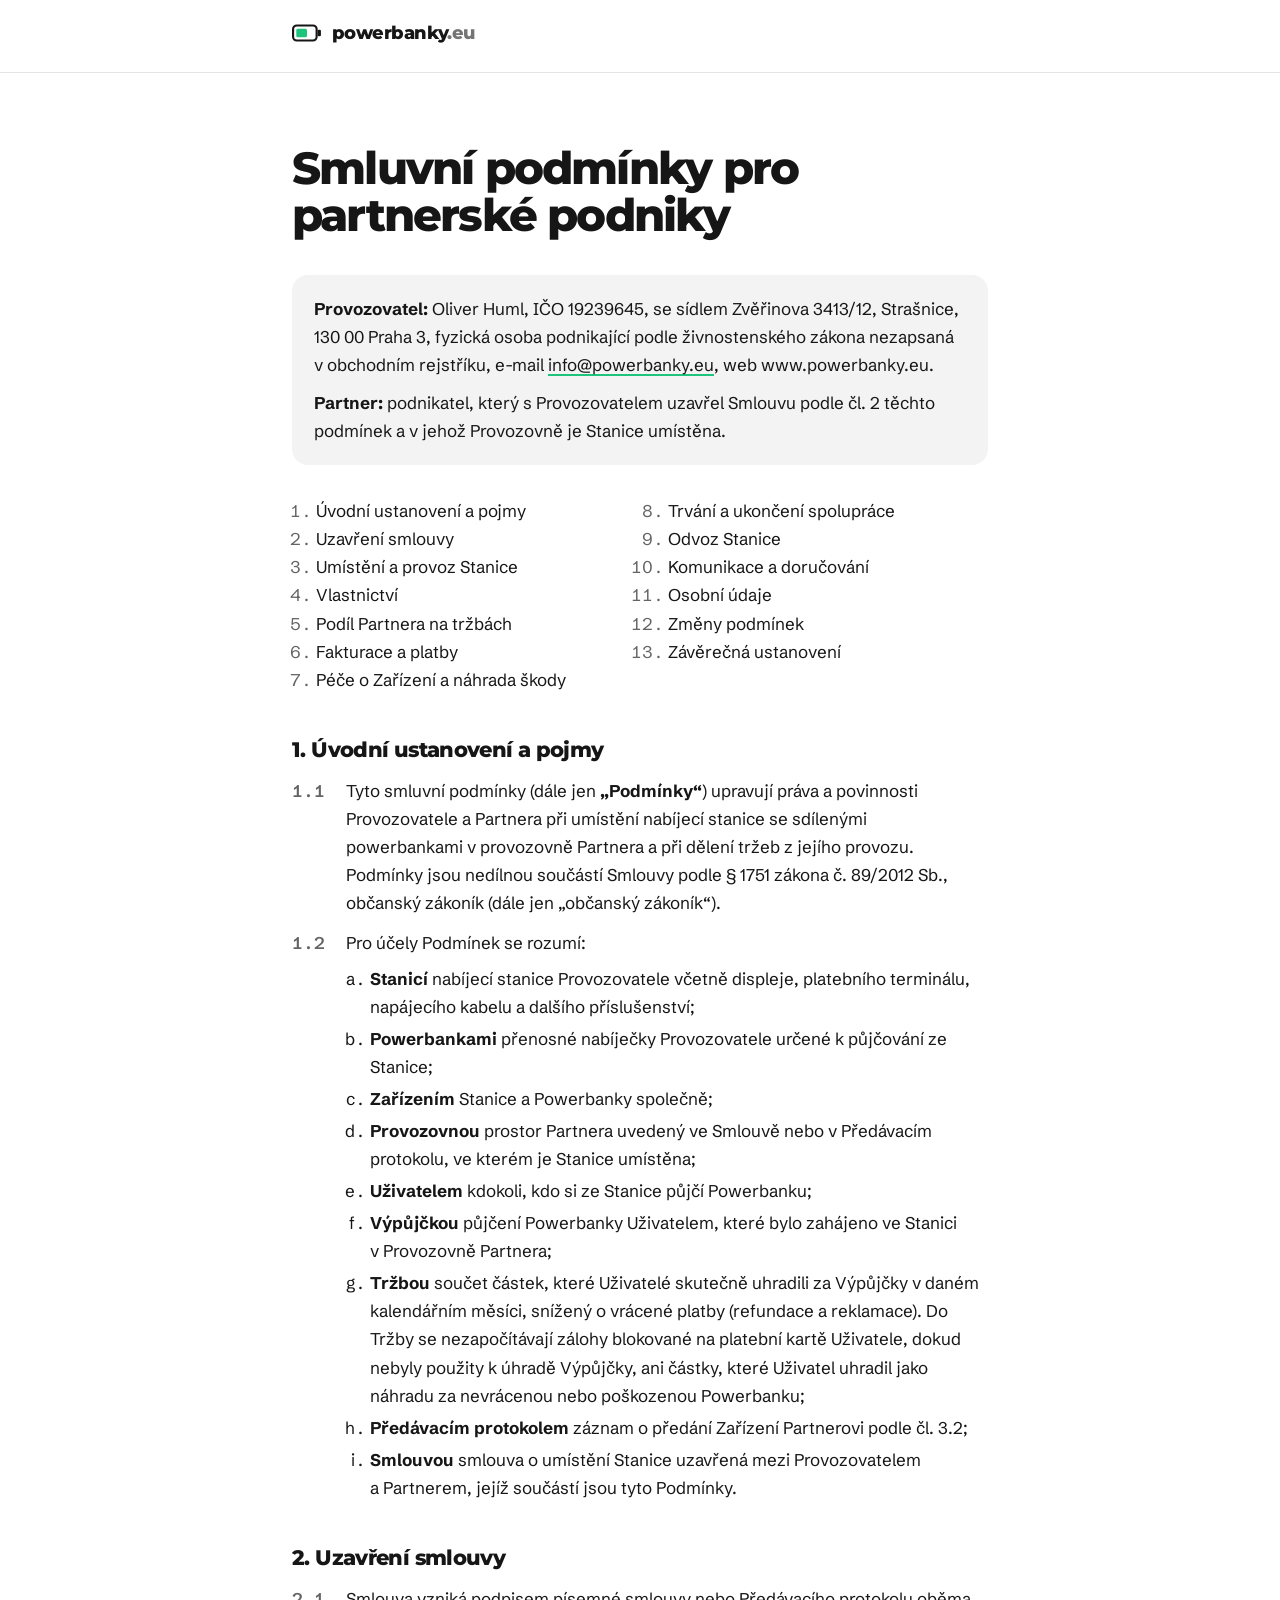
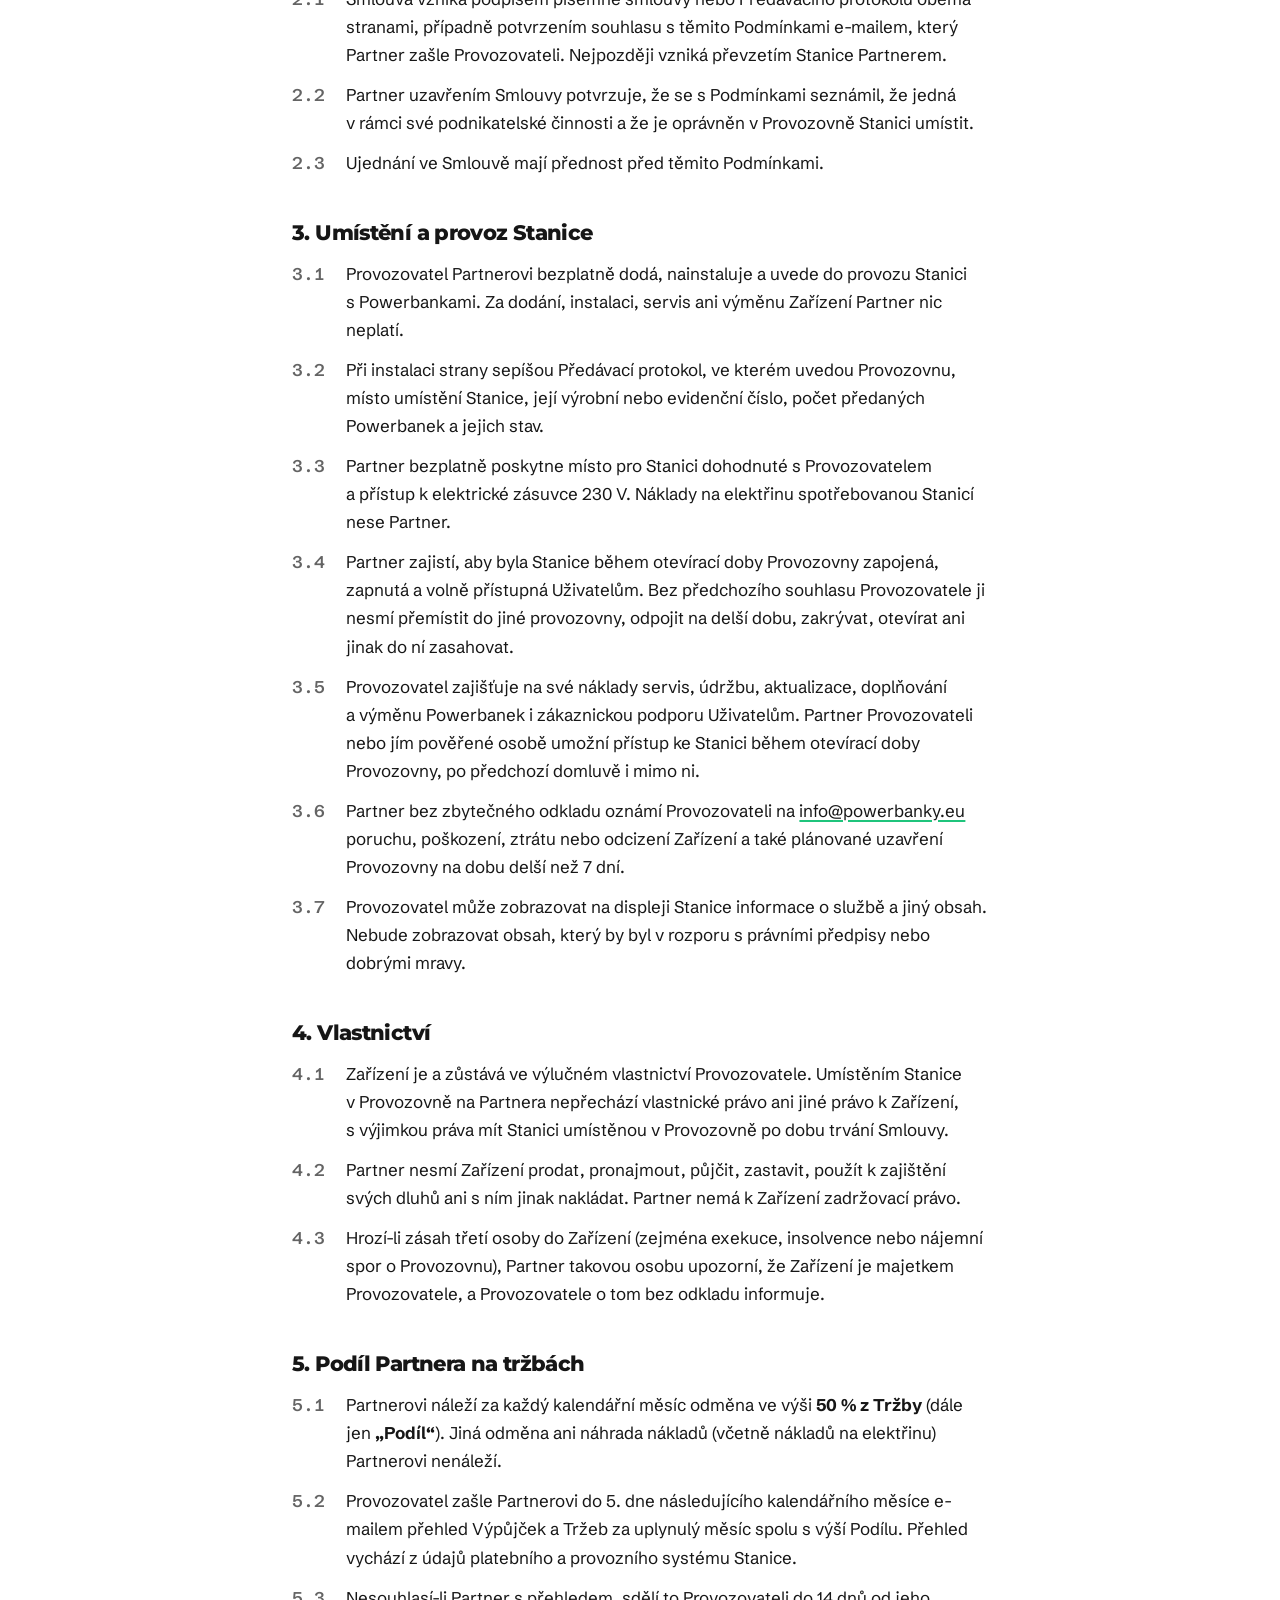
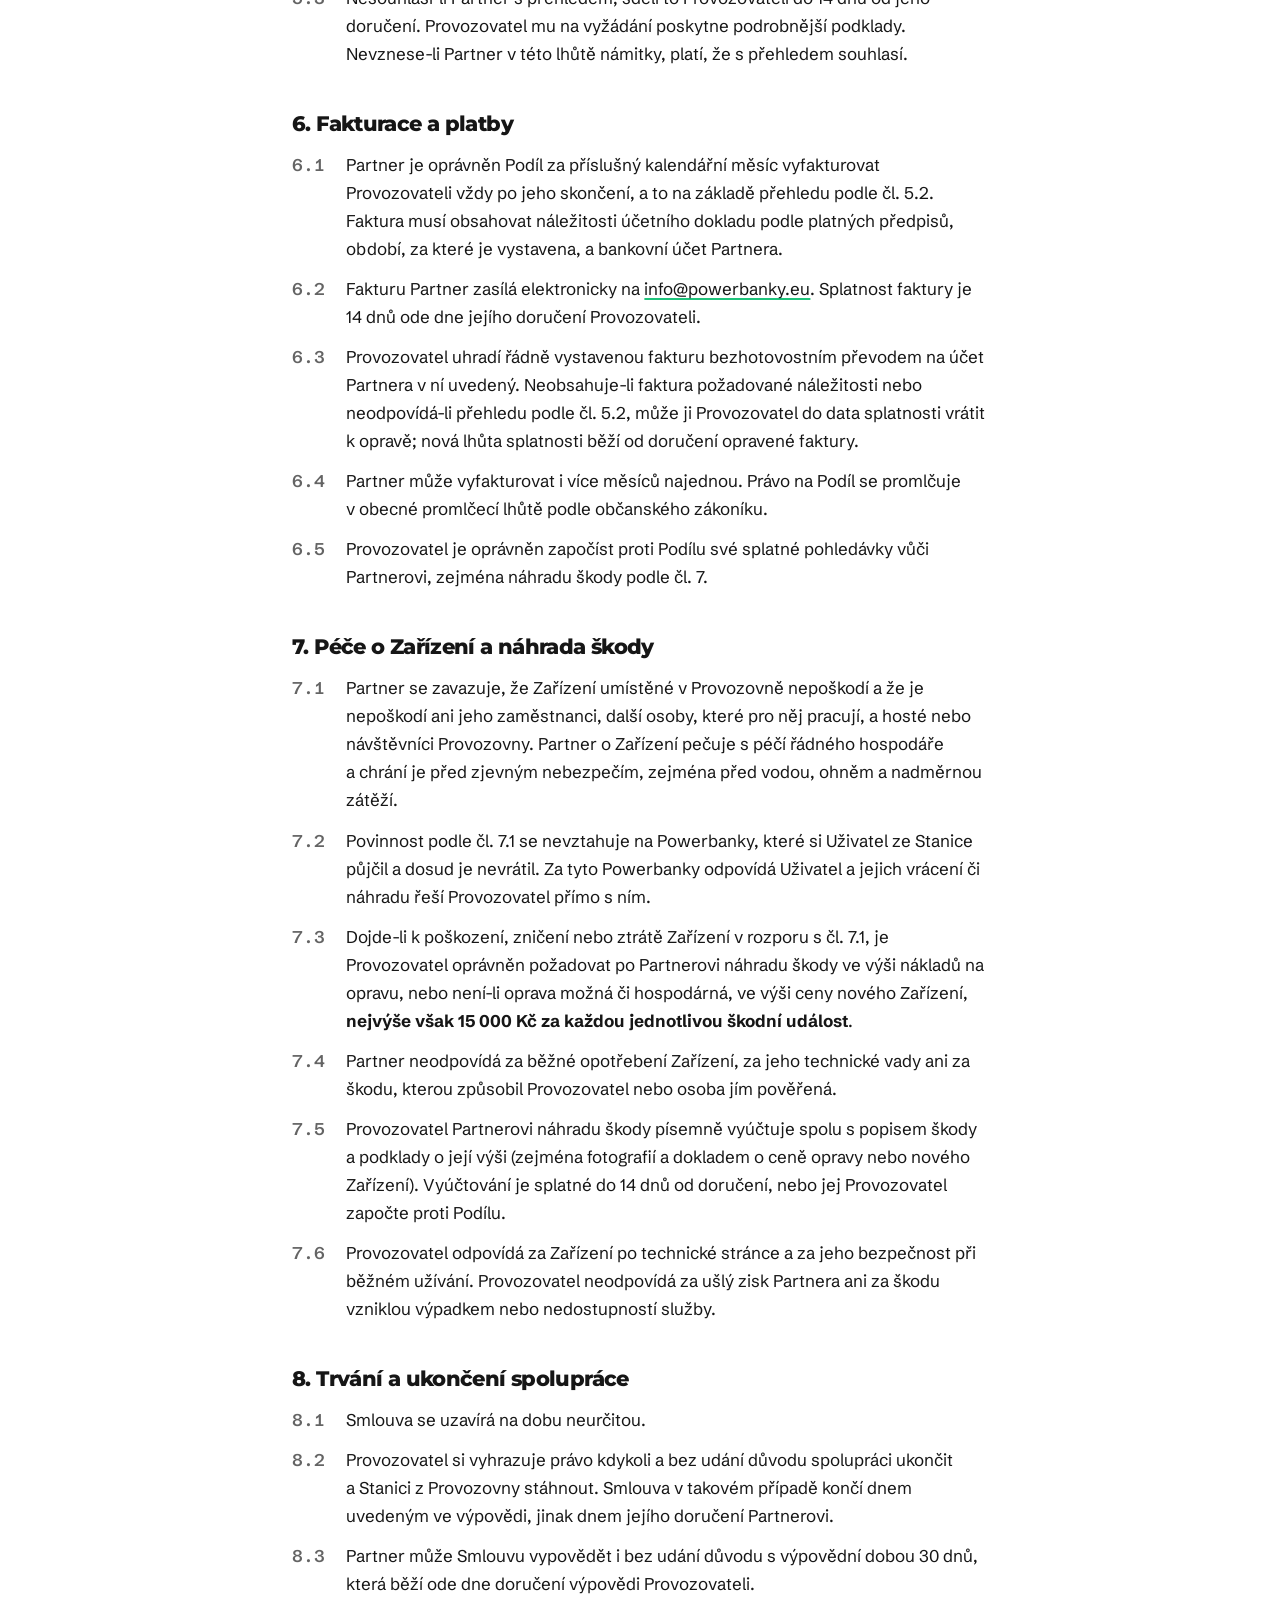
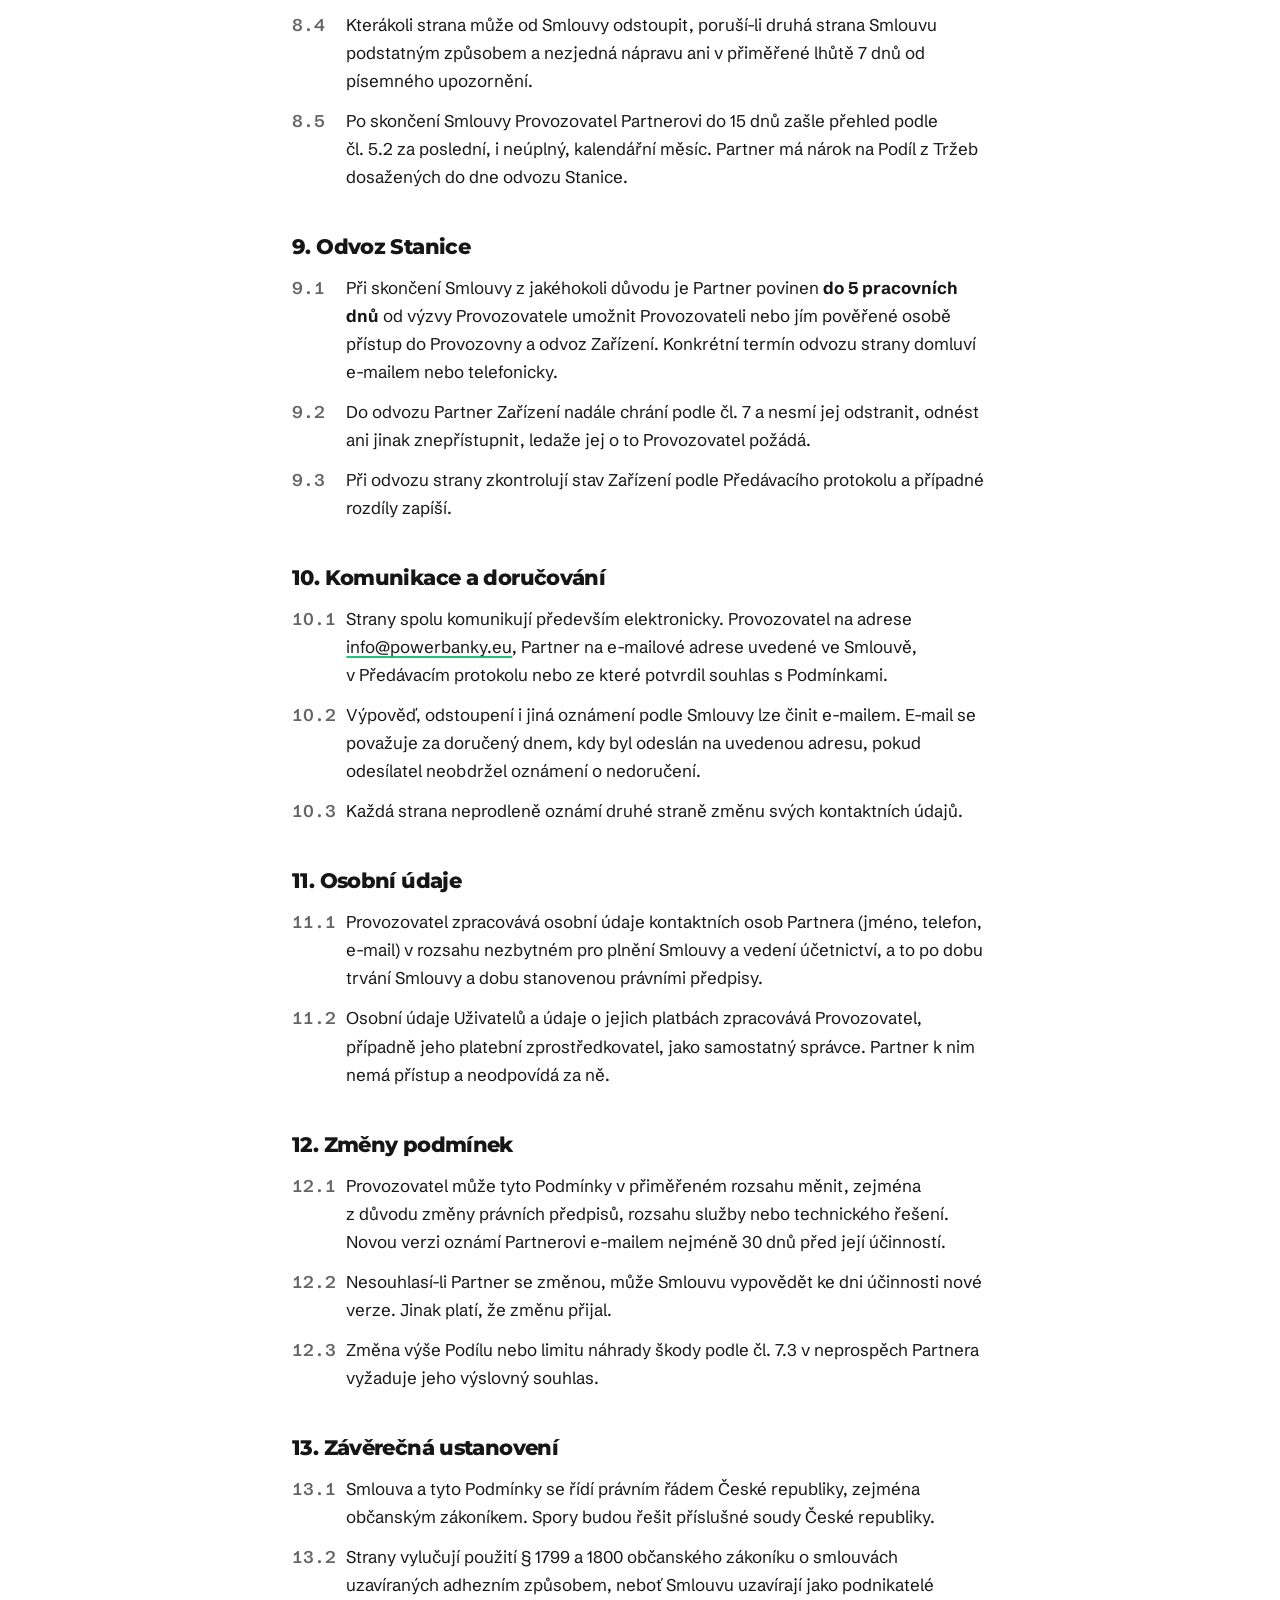
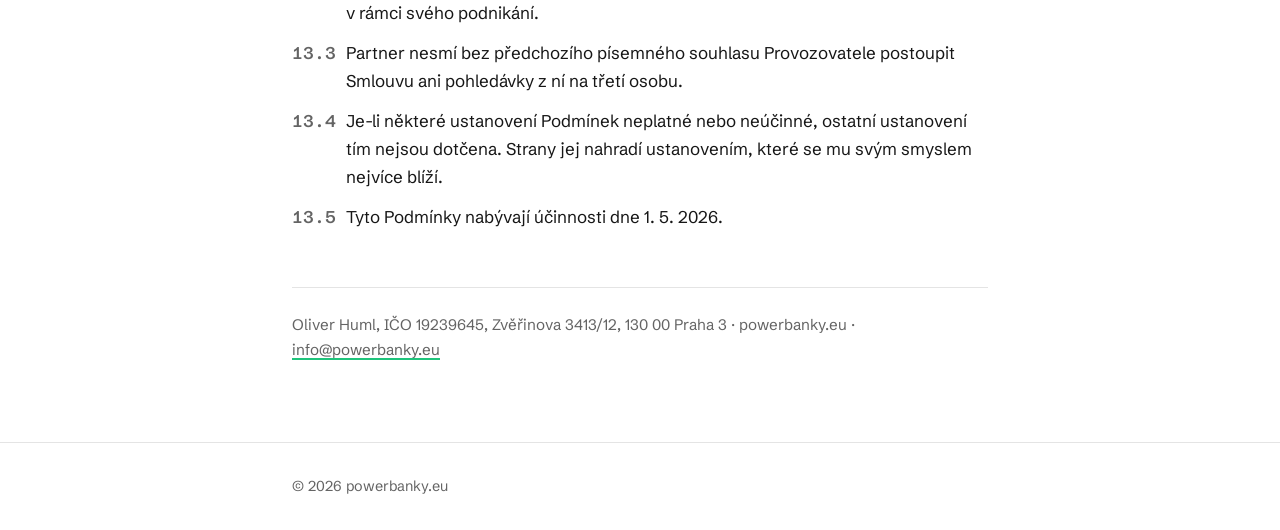
==== commit 07b9cde4: "Smluvní podmínky: drop subtitle line; 3.4 no move to another venue; 9.3 check condition only Co-Auth" ====
--- a/smluvni-podminky/index.html
+++ b/smluvni-podminky/index.html
@@ -24,7 +24,6 @@
     .logo .tld { color: var(--tld); }
     main.wrap { padding-top: clamp(40px, 7vw, 72px); padding-bottom: 64px; }
     h1 { margin: 0; font: 800 clamp(2rem, 5vw, 2.8rem)/1.05 Montserrat, sans-serif; letter-spacing: -0.04em; text-wrap: balance; }
-    .meta { margin: 16px 0 0; color: var(--muted); }
     .parties { margin: 36px 0 0; padding: 20px 22px; background: var(--grey-soft); border-radius: 16px; }
     .parties p { margin: 0; }
     .parties p + p { margin-top: 10px; }
@@ -69,7 +68,6 @@
 
   <main class="wrap">
     <h1>Smluvní podmínky pro partnerské podniky</h1>
-    <p class="meta">Umístění nabíjecí stanice powerbanky.eu a&nbsp;dělení tržeb. Verze 1.0, účinná od 1.&nbsp;5.&nbsp;2026.</p>
 
     <div class="parties">
       <p><strong>Provozovatel:</strong> Oliver Huml, IČO 19239645, se sídlem Zvěřinova 3413/12, Strašnice, 130&nbsp;00 Praha&nbsp;3, fyzická osoba podnikající podle živnostenského zákona nezapsaná v&nbsp;obchodním rejstříku, e-mail <a href="mailto:info@powerbanky.eu">info@powerbanky.eu</a>, web www.powerbanky.eu.</p>
@@ -129,7 +127,7 @@
         <li data-n="3.1">Provozovatel Partnerovi bezplatně dodá, nainstaluje a&nbsp;uvede do provozu Stanici s&nbsp;Powerbankami. Za dodání, instalaci, servis ani výměnu Zařízení Partner nic neplatí.</li>
         <li data-n="3.2">Při instalaci strany sepíšou Předávací protokol, ve kterém uvedou Provozovnu, místo umístění Stanice, její výrobní nebo evidenční číslo, počet předaných Powerbanek a&nbsp;jejich stav.</li>
         <li data-n="3.3">Partner bezplatně poskytne místo pro Stanici dohodnuté s&nbsp;Provozovatelem a&nbsp;přístup k&nbsp;elektrické zásuvce 230&nbsp;V. Náklady na elektřinu spotřebovanou Stanicí nese Partner.</li>
-        <li data-n="3.4">Partner zajistí, aby byla Stanice během otevírací doby Provozovny zapojená, zapnutá a&nbsp;volně přístupná Uživatelům. Bez předchozího souhlasu Provozovatele ji nesmí přemístit mimo dohodnuté místo, odpojit na delší dobu, zakrývat, otevírat ani jinak do ní zasahovat.</li>
+        <li data-n="3.4">Partner zajistí, aby byla Stanice během otevírací doby Provozovny zapojená, zapnutá a&nbsp;volně přístupná Uživatelům. Bez předchozího souhlasu Provozovatele ji nesmí přemístit do jiné provozovny, odpojit na delší dobu, zakrývat, otevírat ani jinak do ní zasahovat.</li>
         <li data-n="3.5">Provozovatel zajišťuje na své náklady servis, údržbu, aktualizace, doplňování a&nbsp;výměnu Powerbanek i&nbsp;zákaznickou podporu Uživatelům. Partner Provozovateli nebo jím pověřené osobě umožní přístup ke Stanici během otevírací doby Provozovny, po předchozí domluvě i&nbsp;mimo ni.</li>
         <li data-n="3.6">Partner bez zbytečného odkladu oznámí Provozovateli na <a href="mailto:info@powerbanky.eu">info@powerbanky.eu</a> poruchu, poškození, ztrátu nebo odcizení Zařízení a&nbsp;také plánované uzavření Provozovny na dobu delší než 7 dní.</li>
         <li data-n="3.7">Provozovatel může zobrazovat na displeji Stanice informace o&nbsp;službě a&nbsp;jiný obsah. Nebude zobrazovat obsah, který by byl v&nbsp;rozporu s&nbsp;právními předpisy nebo dobrými mravy.</li>
@@ -193,7 +191,7 @@
       <ol class="clauses">
         <li data-n="9.1">Při skončení Smlouvy z&nbsp;jakéhokoli důvodu je Partner povinen <strong>do 5 pracovních dnů</strong> od výzvy Provozovatele umožnit Provozovateli nebo jím pověřené osobě přístup do Provozovny a&nbsp;odvoz Zařízení. Konkrétní termín odvozu strany domluví e-mailem nebo telefonicky.</li>
         <li data-n="9.2">Do odvozu Partner Zařízení nadále chrání podle čl.&nbsp;7 a&nbsp;nesmí jej odstranit, odnést ani jinak znepřístupnit, ledaže jej o&nbsp;to Provozovatel požádá.</li>
-        <li data-n="9.3">Při odvozu strany zkontrolují stav Zařízení a&nbsp;počet Powerbanek podle Předávacího protokolu a&nbsp;případné rozdíly zapíší.</li>
+        <li data-n="9.3">Při odvozu strany zkontrolují stav Zařízení podle Předávacího protokolu a&nbsp;případné rozdíly zapíší.</li>
       </ol>
     </section>
 
